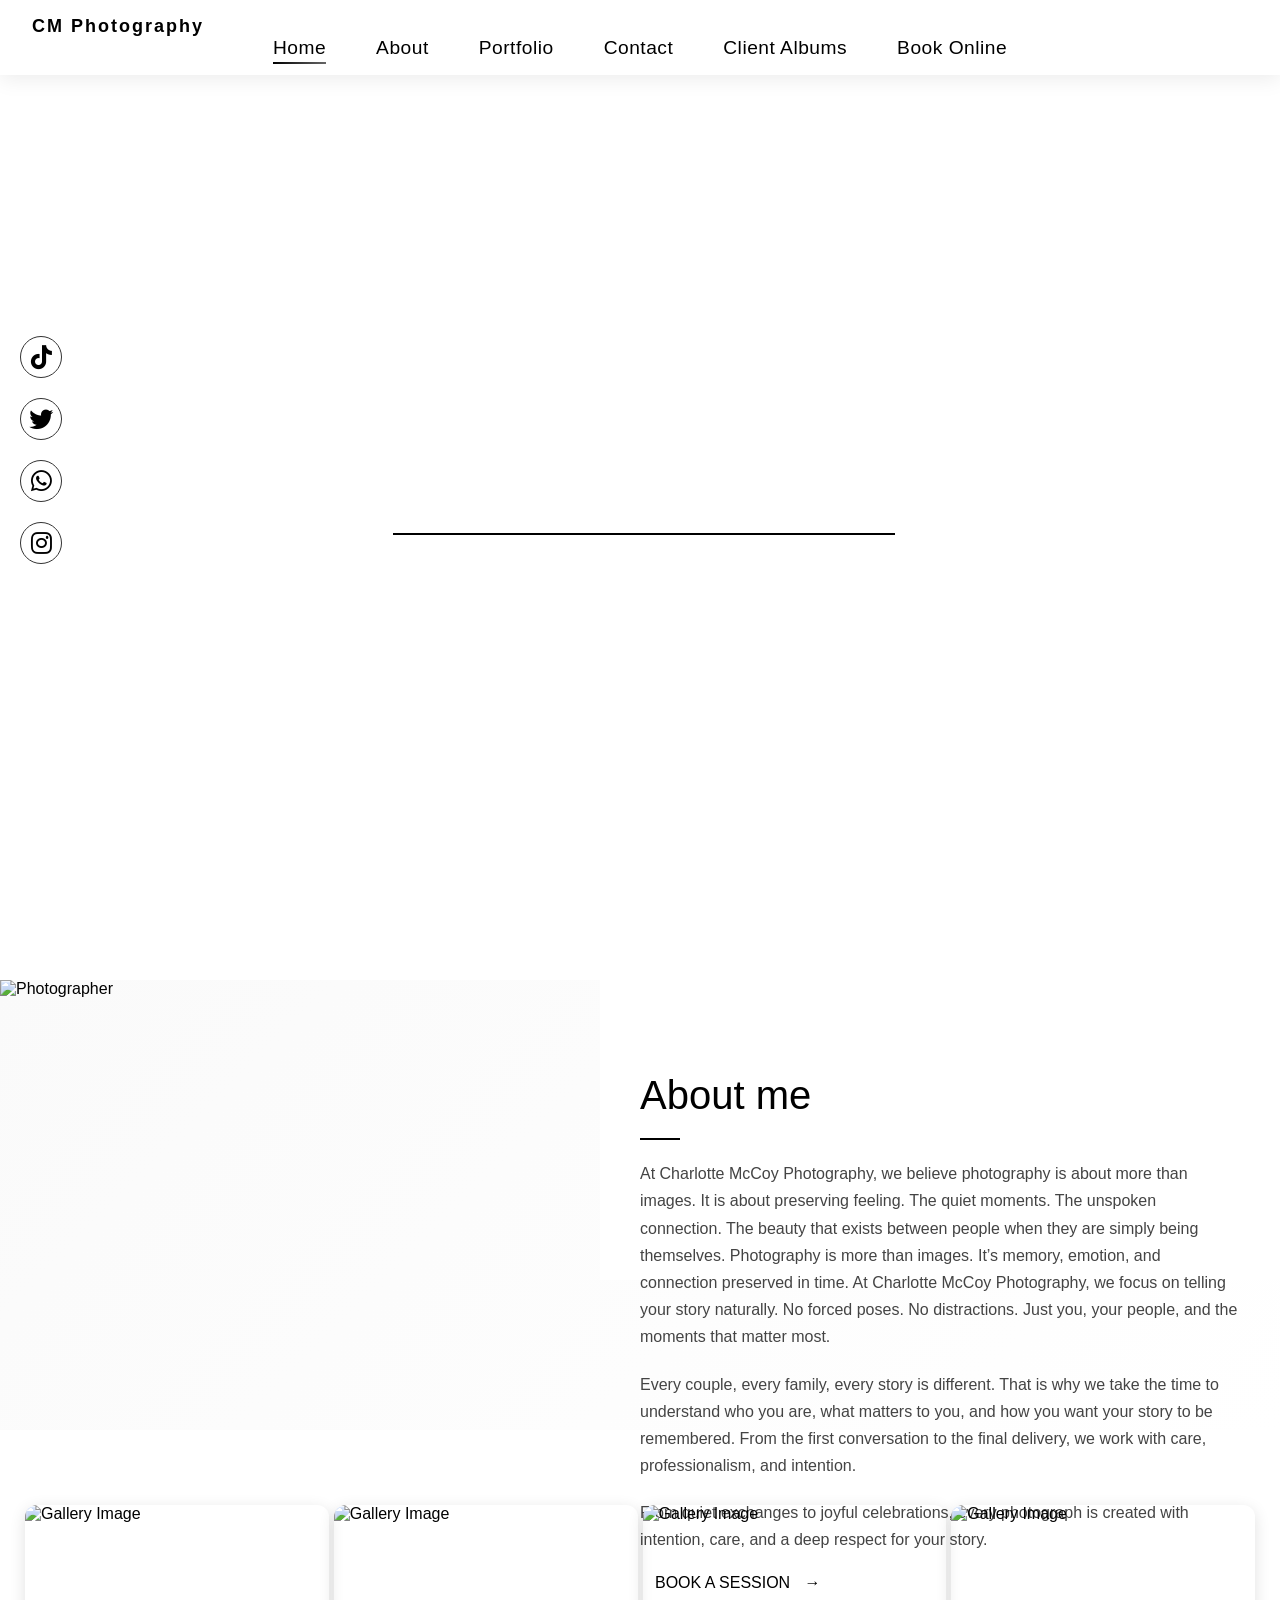
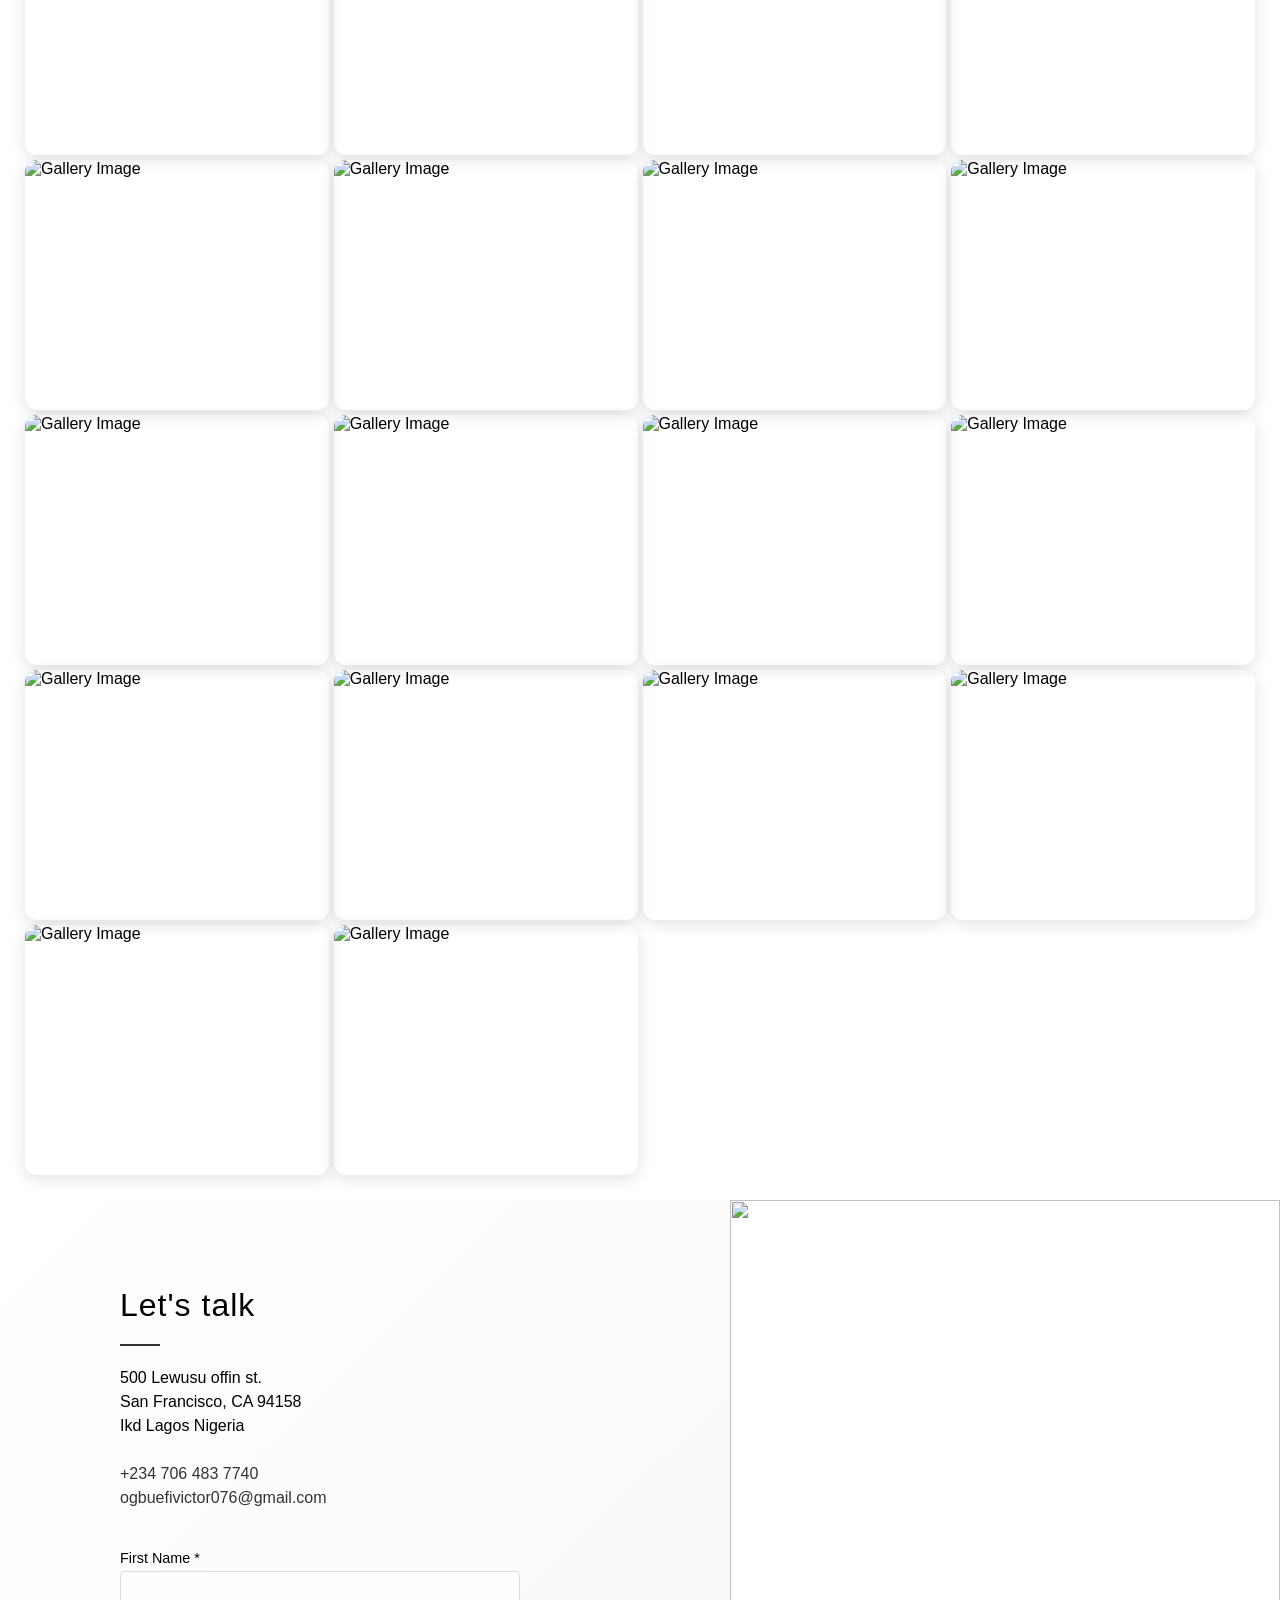
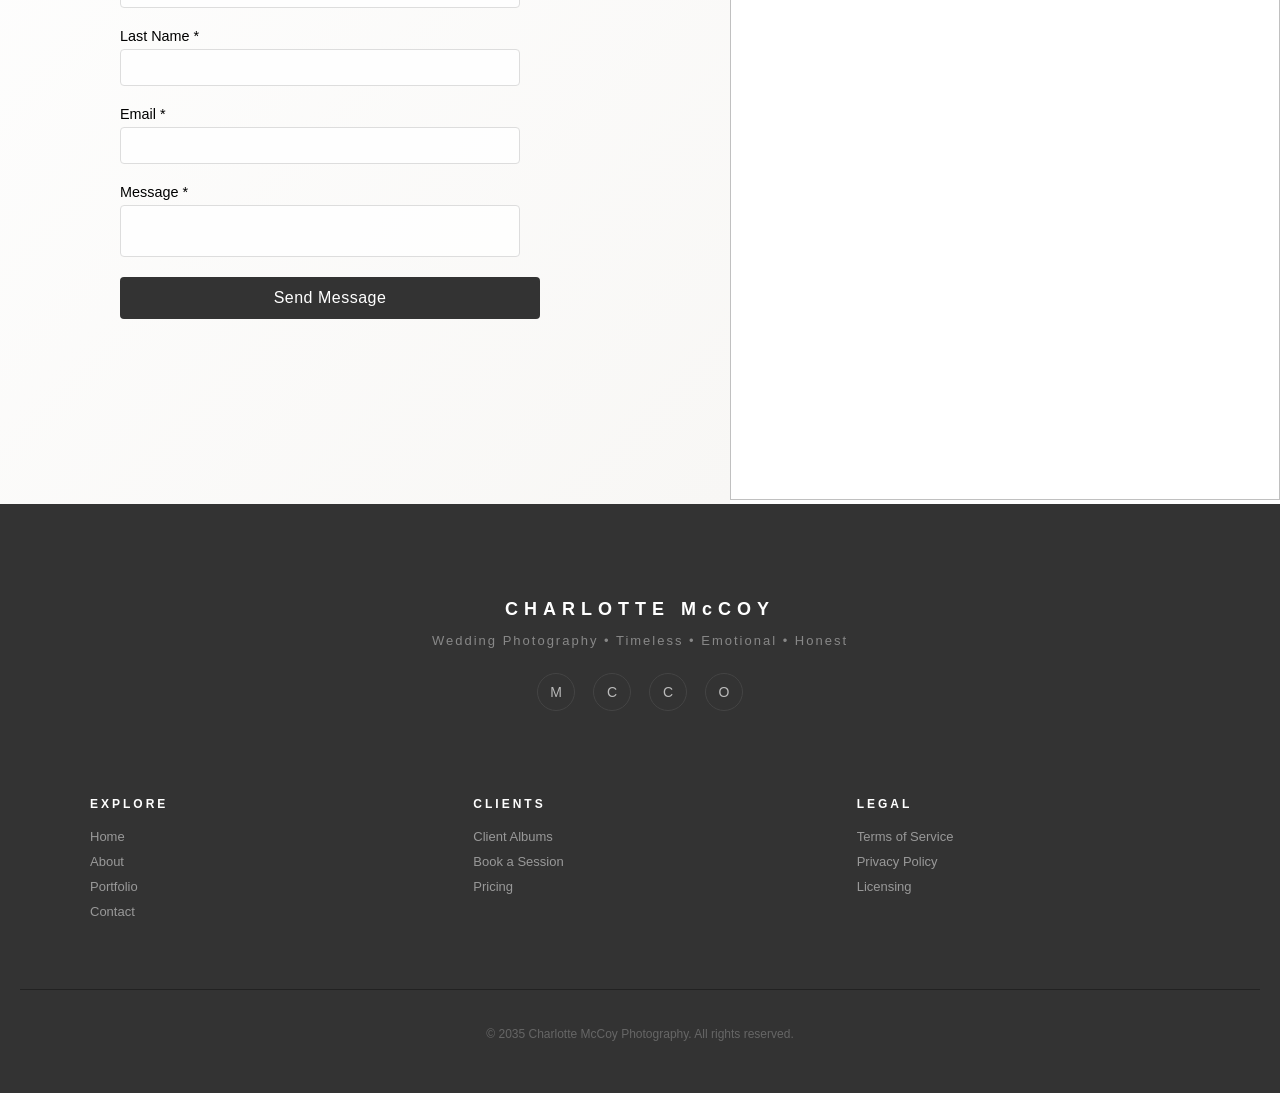
==== index.html @ 13193289 "Initial commit" ====
<!DOCTYPE html>
<html lang="en">

<head>
  <meta charset="UTF-8" />
  <meta name="viewport" content="width=device-width, initial-scale=1.0" />
  <title>Charlotte McCoy | Wedding Photography</title>

  <link rel="stylesheet" href="https://cdnjs.cloudflare.com/ajax/libs/font-awesome/6.4.0/css/all.min.css">
  <link rel="stylesheet" href="/index.css">
</head>

<body>

  <script>
    document.addEventListener("DOMContentLoaded", () => {
      // Mobile Menu Toggle
      const menuToggle = document.getElementById("menuToggle");
      const navLinks = document.getElementById("navLinks");
      
      if (menuToggle) {
        menuToggle.addEventListener("click", () => {
          navLinks.classList.toggle("active");
          menuToggle.classList.toggle("active");
        });
      }
      
      // Close menu when a link is clicked
      const navItems = navLinks.querySelectorAll("a");
      navItems.forEach(item => {
        item.addEventListener("click", () => {
          navLinks.classList.remove("active");
          menuToggle.classList.remove("active");
        });
      });

      // Contact Form Handler
      const contactForm = document.getElementById("contactForm");
      if (contactForm) {
        contactForm.addEventListener("submit", async (e) => {
          e.preventDefault();

          const formData = new FormData(contactForm);
          const successMsg = document.getElementById("successMsg");
          const sendBtn = document.getElementById("sendBtn");

          try {
            const response = await fetch(contactForm.action, {
              method: "POST",
              body: formData,
              headers: { Accept: "application/json" },
            });

            if (response.ok) {
              contactForm.reset();
              successMsg.style.display = "block";
              sendBtn.textContent = "Message Sent!";
              sendBtn.disabled = true;

              setTimeout(() => {
                successMsg.style.display = "none";
                sendBtn.textContent = "Send Message";
                sendBtn.disabled = false;
              }, 4000);
            } else {
              alert("Something went wrong. Please try again.");
            }
          } catch (error) {
            console.error("Error:", error);
            alert("Failed to send message. Please try again.");
          }
        });
      }

      // Back to Top Button
      const backToTopBtn = document.getElementById("backToTopBtn");
      if (backToTopBtn) {
        window.addEventListener("scroll", () => {
          const isMobile = window.innerWidth <= 768;
          if (window.pageYOffset > 300 && isMobile) {
            backToTopBtn.style.display = "flex";
          } else {
            backToTopBtn.style.display = "none";
          }
        });

        window.addEventListener("resize", () => {
          const isMobile = window.innerWidth <= 768;
          if (window.pageYOffset > 300 && isMobile) {
            backToTopBtn.style.display = "flex";
          } else {
            backToTopBtn.style.display = "none";
          }
        });

        backToTopBtn.addEventListener("click", () => {
          window.scrollTo({ top: 0, behavior: "smooth" });
        });
      }
    });
  </script>

  <!-- Social Icons (Fixed) -->
  <div class="social-icons">
    <a href="https://facebook.com" target="_blank" aria-label="Tiktok"><i class="fa-brands fa-tiktok"></i></a>
    <a href="https://twitter.com" target="_blank" aria-label="Twitter"><i class="fab fa-twitter"></i></a>
    <a href="https://wa.me/2348028084696" target="_blank" aria-label="Whatsapp"><i class="fa-brands fa-whatsapp"></i></a>
    <a href="https://instagram.com" target="_blank" aria-label="Instagram"><i class="fab fa-instagram"></i></a>
  </div>

  <!-- Header and Hero Section -->
  <header>
    <nav class="navbar">
      <div class="nav-container">
        <div class="logo">CM Photography</div>
        <div class="menu-toggle" id="menuToggle">
          <span></span>
          <span></span>
          <span></span>
        </div>
      </div>
      <ul class="nav-links" id="navLinks">
        <li><a class="active" href="./index.html">Home</a></li>
        <li><a href="#About">About</a></li>
        <li><a href="#Portfolio">Portfolio</a></li>
        <li><a href="#Contact">Contact</a></li>
        <li><a href="./clientAlbum.html">Client Albums</a></li>
        <li><a href="./bookOnilne.html">Book Online</a></li>
      </ul>
    </nav>
  </header>

  <section class="hero">
    <div class="hero-content">
      <h1>CHARLOTTE McCOY</h1>
      <hr class="divider">
      <p>WEDDING PHOTOGRAPHY</p>
      <p style="font-family: cursive;">Preserving stories that deserve to be remembered.</p>
    </div>
  </section>

  <!-- About Section  -->
  <section id="About" class="about-section">
    <div class="about-image">
      <img src="https://res.cloudinary.com/dqmzeqrf3/image/upload/v1753790776/21_srplns.webp" alt="Photographer" />
    </div>
    <div class="about-text">
      <h1>About me</h1>
      <hr />
      <p>
        At Charlotte McCoy Photography, we believe photography is about more than images.
        It is about preserving feeling. The quiet moments. The unspoken connection. The beauty that exists between people when they are simply being themselves.
        Photography is more than images.
        It’s memory, emotion, and connection preserved in time.
        At Charlotte McCoy Photography, we focus on telling your story naturally. No forced poses. No distractions. Just you, your people, and the moments that matter most.
      </p>
      <p>
        Every couple, every family, every story is different. That is why we take the time to understand who you are, what matters to you, and how you want your story to be remembered. From the first conversation to the final delivery, we work with care, professionalism, and intention.
      </p>
      <p>
       From quiet exchanges to joyful celebrations, every photograph is created with intention, care, and a deep respect for your story.
      </p>
      <a href="/bookOnilne.html" class="book-session">BOOK A SESSION <span>&#x2192;</span></a>
    </div>
  </section>

  <!-- Portfolio Section  -->
  <section class="gallery-section" id="Portfolio">
    <div class="gallery-grid">
      <img src="https://res.cloudinary.com/dqmzeqrf3/image/upload/v1753792011/27_qnn8ii.jpg" alt="Gallery Image">
      <img src="https://res.cloudinary.com/dqmzeqrf3/image/upload/v1753792041/31_fpx1hd.jpg" alt="Gallery Image">
      <img src="https://res.cloudinary.com/dqmzeqrf3/image/upload/v1753790668/2_or5sa0.jpg" alt="Gallery Image">
      <img src="https://res.cloudinary.com/dqmzeqrf3/image/upload/v1753790460/1_r4zdvs.jpg" alt="Gallery Image">
      <img src="https://res.cloudinary.com/dqmzeqrf3/image/upload/v1753792410/41_zouz7d.jpg" alt="Gallery Image">
      <img src="https://res.cloudinary.com/dqmzeqrf3/image/upload/v1753792304/38_wdxbi1.jpg" alt="Gallery Image">
      <img src="https://res.cloudinary.com/dqmzeqrf3/image/upload/v1753792302/39_swe2pm.jpg" alt="Gallery Image">
      <img src="https://res.cloudinary.com/dqmzeqrf3/image/upload/v1753790761/16_r9pxhv.jpg" alt="Gallery Image">
      <img src="https://res.cloudinary.com/dqmzeqrf3/image/upload/v1753790660/3_q1zknh.jpg" alt="Gallery Image">
      <img src="https://res.cloudinary.com/dqmzeqrf3/image/upload/v1753790780/17_mfhdpe.jpg" alt="Gallery Image">
      <img src="https://res.cloudinary.com/dqmzeqrf3/image/upload/v1753792036/30_qtyqb6.jpg" alt="Gallery Image">
      <img src="https://res.cloudinary.com/dqmzeqrf3/image/upload/v1753792410/32_k4hpkx.jpg" alt="Gallery Image">
      <img src="https://res.cloudinary.com/dqmzeqrf3/image/upload/v1753792137/34_jwkjvb.jpg" alt="Gallery Image">
      <img src="https://res.cloudinary.com/dqmzeqrf3/image/upload/v1753792054/33_ku0p5r.jpg" alt="Gallery Image">
      <img src="https://res.cloudinary.com/dqmzeqrf3/image/upload/v1753790660/3_q1zknh.jpg" alt="Gallery Image">
      <img src="https://res.cloudinary.com/dqmzeqrf3/image/upload/v1753792410/32_k4hpkx.jpg" alt="Gallery Image">
      <img src="https://res.cloudinary.com/dqmzeqrf3/image/upload/v1753792005/21_xlds5c.jpg" alt="Gallery Image">
      <img src="https://res.cloudinary.com/dqmzeqrf3/image/upload/v1753790694/7_epymjx.jpg" alt="Gallery Image">
    </div>
  </section>
  <!-- Contact -->
  <div class="contact-section" id="Contact">
  <div class="contact-form">
    <h2>Let's talk</h2>
    <hr>

    <p>
      500 Lewusu offin st.<br>
      San Francisco, CA 94158<br>
      Ikd Lagos Nigeria<br><br>

      <a href="tel:+2347064837740">+234 706 483 7740</a><br>
      <a href="mailto:ogbuefivictor076@gmail.com">ogbuefivictor076@gmail.com</a>
    </p>

    <!-- 🔴 PASTE YOUR FORMSPREE LINK BELOW -->
    <form 
      action="https://formspree.io/f/xdaekblz" 
      method="POST" 
      id="contactForm"
    >
      <label>First Name *</label>
      <input type="text" name="firstName" required>

      <label>Last Name *</label>
      <input type="text" name="lastName" required>

      <label>Email *</label>
      <input type="email" name="email" required>

      <label>Message *</label>
      <textarea name="message" required></textarea>

      <button type="submit" id="sendBtn" style="width: 420px">
        Send Message
      </button>

      <!-- Success Message -->
      <p id="successMsg" style="
        display:none;
        margin-top:15px;
        padding:12px;
        background:#e6fffa;
        color:#065f46;
        border-radius:8px;
        text-align:center;
        font-weight:600;
      ">
        ✅ Message sent successfully!
      </p>
    </form>
  </div>

  <div class="contact-image">
    <img src="https://res.cloudinary.com/dqmzeqrf3/image/upload/v1753790761/16_r9pxhv.jpg" alt="">
  </div>
</div>


  <!-- Footer -->
  <footer class="site-footer">
  <div class="footer-top">
    <h2 class="footer-brand">CHARLOTTE McCOY</h2>
    <p class="footer-tagline">
      Wedding Photography • Timeless • Emotional • Honest
    </p>

    <div class="footer-socials">
      <a href="#" aria-label="Facebook">M</a>
      <a href="#" aria-label="Twitter">C</a>
      <a href="#" aria-label="Pinterest">C</a>
      <a href="#" aria-label="Instagram">O</a>
    </div>
  </div>

  <div class="footer-links">
    <div class="footer-col">
      <h4>Explore</h4>
      <a href="#">Home</a>
      <a href="#About">About</a>
      <a href="#Portfolio">Portfolio</a>
      <a href="#Contact">Contact</a>
    </div>

    <div class="footer-col">
      <h4>Clients</h4>
      <a href="./clientAlbum.html">Client Albums</a>
      <a href="./bookOnline.html">Book a Session</a>
      <a href="#">Pricing</a>
    </div>

    <div class="footer-col">
      <h4>Legal</h4>
      <a href="#">Terms of Service</a>
      <a href="#">Privacy Policy</a>
      <a href="#">Licensing</a>
    </div>

    
  </div>

  <div class="footer-bottom">
    <p>© 2035 Charlotte McCoy Photography. All rights reserved.</p>
  </div>
</footer>

<!-- Back to Top Button -->
<button id="backToTopBtn" class="back-to-top" aria-label="Back to top">
  <i class="fas fa-arrow-up"></i>
</button>

</body>

</html>
---- index.css ----
body,
html {
  margin: 0;
  padding: 0;
  font-weight: 400;
  font-family: 'Helvetica Neue', sans-serif;
  overflow-x: hidden;
  scroll-behavior: smooth;
  -webkit-font-smoothing: antialiased;
  -moz-osx-font-smoothing: grayscale;
}

body {
  padding-top: 80px;
}

input, textarea, select, button {
  outline: none;
}

* {
  box-sizing: border-box;
}

@keyframes fadeIn {
  from {
    opacity: 0;
    transform: translateY(20px);
  }

  to {
    opacity: 1;
    transform: translateY(0);
  }
}

.social-icons {
  position: fixed;
  top: 50%;
  left: 20px;
  transform: translateY(-50%);
  display: flex;
  flex-direction: column;
  gap: 20px;
  z-index: 999;
}


.social-icons a {
  color: black;
  padding: 20px;
  text-decoration: none;
  text-align: center;
  width: 30px;
  height: 30px;
  line-height: 30px;
  display: flex;
  justify-content: center;
  align-items: center;
  transition: all 0.3s ease;
  border-radius: 50%;
  border: 1.5px solid #333;
  background: rgba(255, 255, 255, 0.1);
  backdrop-filter: blur(10px);
}

.social-icons a:hover {
  background-color: #000;
  color: white;
  transform: scale(1.15);
  border-color: #000;
}

.social-icons a i {
  font-size: 1.5rem;
}

/* Back to Top Button */
.back-to-top {
  display: none;
  position: fixed;
  bottom: 100px;
  right: 20px;
  width: 50px;
  height: 50px;
  background: #000;
  color: #fff;
  border: none;
  border-radius: 50%;
  cursor: pointer;
  font-size: 1.2rem;
  justify-content: center;
  align-items: center;
  z-index: 98;
  transition: all 0.3s ease;
  box-shadow: 0 4px 12px rgba(0, 0, 0, 0.2);
}

.back-to-top:hover {
  background: #333;
  transform: translateY(-5px);
  box-shadow: 0 6px 16px rgba(0, 0, 0, 0.3);
}

@media (max-width: 768px) {
  .back-to-top {
    bottom: 80px;
    width: 45px;
    height: 45px;
    font-size: 1rem;
  }
}

@media (max-width: 768px) {
  .social-icons {
    top: auto;
    bottom: 30px;
    left: 50%;
    transform: translateX(-50%);
    flex-direction: row;
    gap: 15px;
    z-index: 100;
  }

  .social-icons a {
    width: 18px;
    height: 18px;
    padding: 12px;
    line-height: 18px;
  }

  .social-icons a i {
    font-size: 1rem;
  }
}

/* Navbar Styling */
.navbar {
  display: flex;
  flex-direction: column;
  justify-content: space-between;
  align-items: center;
  background: white;
  padding: 1rem 2rem;
  box-shadow: 0 4px 20px rgba(0, 0, 0, 0.08);
  position: fixed;
  top: 0;
  left: 0;
  right: 0;
  z-index: 1001;
  animation: navbarSlideDown 1s ease;
  will-change: transform;
  transform: translateZ(0);
  backface-visibility: hidden;
}

.nav-container {
  display: flex;
  justify-content: space-between;
  align-items: center;
  width: 100%;
}

.logo {
  font-size: 18px;
  font-weight: 600;
  letter-spacing: 2px;
}

.menu-toggle {
  display: none;
  flex-direction: column;
  cursor: pointer;
  gap: 6px;
  padding: 8px;
  border-radius: 6px;
  transition: all 0.3s ease;
  background: rgba(0, 0, 0, 0.02);
}

.menu-toggle:hover {
  background: rgba(0, 0, 0, 0.05);
  transform: scale(1.05);
}

.menu-toggle span {
  width: 28px;
  height: 3px;
  background: #111;
  border-radius: 2px;
  transition: all 0.4s cubic-bezier(0.4, 0, 0.2, 1);
  transform-origin: center;
  box-shadow: 0 2px 4px rgba(0, 0, 0, 0.1);
}

.menu-toggle.active span:nth-child(1) {
  transform: rotate(45deg) translate(11px, 11px);
  background: #000;
}

.menu-toggle.active span:nth-child(2) {
  opacity: 0;
  transform: translateX(10px);
}

.menu-toggle.active span:nth-child(3) {
  transform: rotate(-45deg) translate(8px, -8px);
  background: #000;
}

@keyframes navbarSlideDown {
  from {
    transform: translateY(-60px);
    opacity: 0;
  }

  to {
    transform: translateY(0);
    opacity: 1;
  }
}

.nav-links {
  list-style: none;
  display: flex;
  gap: 50px;
  padding: 0;
  margin: 0;
}

.nav-links li a {
  text-decoration: none;
  color: black;
  font-size: larger;
  font-weight: 500;
  position: relative;
  transition: color 0.3s ease;
  letter-spacing: 0.5px;
}

.nav-links li a::after {
  content: '';
  position: absolute;
  width: 0%;
  height: 2px;
  background: linear-gradient(90deg, #000, #666);
  left: 0;
  bottom: -6px;
  transition: width 0.4s cubic-bezier(0.4, 0, 0.2, 1);
}

.nav-links li a:hover::after,
.nav-links li a.active::after {
  width: 100%;
}

.nav-links li a:hover,
.nav-links li a.active {
  color: black;
}

/* Hero Content */
.hero {
  height: 100vh;
  background: url('https://res.cloudinary.com/dqmzeqrf3/image/upload/v1753790716/12_ljo64h.jpg') no-repeat center center/cover;
  display: flex;
  justify-content: center;
  align-items: center;
  position: relative;
  text-align: center;
  color: white;
  background-attachment: fixed;
  transform: translateZ(0);
  will-change: auto;
}

@media (max-width: 768px) {
  .hero {
    height: 60vh;
    background-attachment: scroll;
  }
}

@media (max-width: 480px) {
  .hero {
    height: 50vh;
  }
}

.divider {
  width: 40px;
  padding-right: 500px;
  margin-right: 0px;
  margin-bottom: 0px;
  border: 1px solid #000;
}

.hero-content {
  animation: heroFadeUp 1.2s 0.5s both;
}

@keyframes heroFadeUp {
  from {
    opacity: 0;
    transform: translateY(40px);
  }

  to {
    opacity: 1;
    transform: translateY(0);
  }
}

.hero-content h1 {
  font-size: 48px;
  letter-spacing: 2px;
  margin-bottom: 10px;
}

.hero-content p {
  font-size: 18px;
  letter-spacing: 3px;
}

.about-section {
  display: flex;
  flex-wrap: wrap;
  height: 450px;
  background: linear-gradient(135deg, #fafafa 0%, #ffffff 100%);
}

.about-image {
  flex: 1;
  background-color: #f8f5f2;
  display: flex;
  height: 0%;
}

.about-image img {
  width: 100%;
  height: 500px;
  object-fit: cover;
  max-height: 100vh;
  animation: aboutZoomIn 1.2s 0.7s both;
}

@keyframes aboutZoomIn {
  from {
    opacity: 0;
    transform: scale(0.92);
  }

  to {
    opacity: 1;
    transform: scale(1);
  }
}

.about-text {
  flex: 1;
  padding: 60px 40px;
  height: 300px;
  background-color: #ffffff;
}

.about-text h1 {
  font-size: 2.5rem;
  font-weight: 400;
  margin-bottom: 10px;
}

.about-text hr {
  width: 40px;
  border: 1px solid #000;
  margin: 20px 0;
}

.about-text p {
  font-size: 1rem;
  line-height: 1.7;
  margin-bottom: 20px;
  color: #444;
}

.book-session {
  font-size: 1rem;
  font-weight: 500;
  color: #000;
  text-decoration: none;
  display: inline-block;
  margin-bottom: 20px;
  margin-left: 15px;
  animation: valentine 2s infinite;
}

.book-session span {
  margin-left: 10px;
}


/* Gallery Section */
.gallery-section {
  margin-top: 50px;
  padding: 25px;
}

.gallery-grid {
  display: grid;
  grid-template-columns: repeat(auto-fill, minmax(300px, 1fr));
  grid-auto-rows: auto;
  gap: 5px;
}

.gallery-grid img {
  width: 100%;
  height: 250px;
  object-fit: cover;
  border-radius: 12px;
  box-shadow: 0 4px 16px rgba(0, 0, 0, 0.12);
  transition: transform 0.5s cubic-bezier(.4, 0, .2, 1), box-shadow 0.3s;
  cursor: pointer;
}


.gallery-grid img:hover {
  transform: scale(1.08) translateY(-4px);
  box-shadow: 0 12px 32px rgba(0, 0, 0, 0.18);
}

/* Contact */
.contact-section {
  display: flex;
  min-height: 100vh;
}

.contact-form {
  flex: 1;
  padding: 60px 60px 60px 120px;
  background: linear-gradient(135deg, #ffffff 0%, #f8f7f5 100%);
  animation: contactFadeIn 1.2s 0.5s both;
}

@keyframes contactFadeIn {
  from {
    opacity: 0;
    transform: translateY(-40px);
  }

  to {
    opacity: 1;
    transform: translateY(0);
  }
}


.contact-form h2 {
  font-size: 2rem;
  margin-bottom: 10px;
  font-weight: 500;
  letter-spacing: 1px;
}

.contact-form hr {
  width: 40px;
  border: 1px solid #333;
  margin: 20px 0;
}

.contact-form p {
  margin-bottom: 30px;
  line-height: 1.5;
}

.contact-form a {
  color: #333;
  text-decoration: none;
}

.contact-form form {
  display: flex;
  flex-direction: column;
}

.contact-form label {
  margin: 10px 0 5px;
  font-size: 0.9rem;
}

.contact-form input[type="text"],
.contact-form input[type="submit"],
.contact-form input[type="email"],
.contact-form textarea {
  padding: 10px;
  border: 1px solid #ddd;
  border-radius: 4px;
  width: 400px;
  margin-bottom: 10px;
  transition: all 0.3s ease;
  background: rgba(255, 255, 255, 0.8);
}

.contact-form input:focus,
.contact-form textarea:focus {
  border-color: #333;
  background: white;
  box-shadow: 0 4px 12px rgba(0, 0, 0, 0.08);
}

.contact-form input:hover {
  cursor: pointer;
}

.contact-form textarea {
  resize: none;
}

.subscribe label {
  margin-left: -1px;
}

.subscribe input {
  width: 400px;
}

.contact-form button {
  background: #333;
  color: #fff;
  padding: 12px;
  border: none;
  margin-top: 10px;
  cursor: pointer;
  font-size: 1rem;
  transition: all 0.3s ease;
  width: 400px;
  border-radius: 4px;
  font-weight: 500;
  letter-spacing: 0.5px;
}

.contact-form button:hover {
  background: #000;
  transform: translateY(-2px);
  box-shadow: 0 6px 20px rgba(0, 0, 0, 0.15);
}

.contact-image {
  flex: 1;
  overflow: hidden;
}

.contact-image img {
  width: 100%;
  height: 100vh;
  object-fit: cover;
}

/* FOOTER */
.site-footer {
  background: #333;
  color: #bbb;
  padding: 80px 20px 40px;
  font-family: 'Helvetica Neue', Arial, sans-serif;
}

.footer-top {
  text-align: center;
  margin-bottom: 70px;
}

.footer-brand {
  font-size: 18px;
  letter-spacing: 6px;
  color: #fff;
  margin-bottom: 10px;
}

.footer-tagline {
  font-size: 13px;
  letter-spacing: 2px;
  color: #888;
  margin-bottom: 25px;
}

.footer-socials {
  display: flex;
  justify-content: center;
  gap: 18px;
}

.footer-socials a {
  width: 38px;
  height: 38px;
  border: 1px solid #444;
  border-radius: 50%;
  display: flex;
  align-items: center;
  justify-content: center;
  color: #bbb;
  text-decoration: none;
  font-size: 14px;
  transition: all 0.3s ease;
}

.footer-socials a:hover {
  border-color: #fff;
  color: #fff;
}

/* LINKS */
.footer-links {
  max-width: 1100px;
  margin: auto;
  display: grid;
  grid-template-columns: repeat(auto-fit, minmax(200px, 1fr));
  gap: 50px;
  margin-bottom: 60px;
}

.footer-col h4 {
  font-size: 12px;
  letter-spacing: 3px;
  color: #fff;
  margin-bottom: 18px;
  text-transform: uppercase;
}

.footer-col a {
  display: block;
  text-decoration: none;
  color: #999;
  font-size: 13px;
  margin-bottom: 10px;
  transition: color 0.3s ease;
}

.footer-col a:hover {
  color: #fff;
}

/* NEWSLETTER */
.footer-col.newsletter p {
  font-size: 13px;
  color: #888;
  margin-bottom: 12px;
}

.footer-col.newsletter form {
  display: flex;
  border: 1px solid #444;
}

.footer-col.newsletter input {
  flex: 1;
  padding: 12px;
  background: transparent;
  border: none;
  color: #fff;
  font-size: 13px;
}

.footer-col.newsletter input::placeholder {
  color: #777;
}

.footer-col.newsletter button {
  padding: 12px 18px;
  background: #fff;
  border: none;
  color: #111;
  font-size: 12px;
  letter-spacing: 2px;
  cursor: pointer;
}

/* BOTTOM */
.footer-bottom {
  border-top: 1px solid #222;
  padding-top: 25px;
  text-align: center;
  font-size: 12px;
  color: #666;
}

/* MOBILE */
@media (max-width: 900px) {
  .site-footer {
    padding: 60px 15px 30px;
  }

  .footer-top {
    margin-bottom: 50px;
  }

  .footer-brand {
    font-size: 16px;
    letter-spacing: 4px;
  }

  .footer-tagline {
    font-size: 12px;
    letter-spacing: 1px;
  }

  .footer-socials {
    gap: 15px;
  }

  .footer-socials a {
    width: 35px;
    height: 35px;
    font-size: 13px;
  }

  .footer-links {
    gap: 35px;
    margin-bottom: 40px;
  }

  .footer-col h4 {
    font-size: 11px;
    margin-bottom: 15px;
  }

  .footer-col a {
    font-size: 12px;
    margin-bottom: 8px;
  }

  .footer-col.newsletter p {
    font-size: 12px;
    margin-bottom: 10px;
  }

  .footer-col.newsletter form {
    flex-direction: column;
  }

  .footer-col.newsletter input,
  .footer-col.newsletter button {
    width: 100%;
    padding: 10px;
  }

  .footer-bottom {
    font-size: 11px;
    padding-top: 20px;
  }
}

@media (max-width: 768px) {
  .site-footer {
    padding: 50px 12px 25px;
  }

  .footer-top {
    margin-bottom: 40px;
  }

  .footer-brand {
    font-size: 15px;
    letter-spacing: 3px;
    margin-bottom: 8px;
  }

  .footer-tagline {
    font-size: 11px;
    margin-bottom: 20px;
  }

  .footer-socials {
    gap: 12px;
  }

  .footer-socials a {
    width: 32px;
    height: 32px;
    font-size: 12px;
    border: 1px solid #555;
  }

  .footer-links {
    grid-template-columns: repeat(2, 1fr);
    gap: 25px;
    margin-bottom: 35px;
  }

  .footer-col h4 {
    font-size: 10px;
    letter-spacing: 2px;
    margin-bottom: 12px;
  }

  .footer-col a {
    font-size: 11px;
    margin-bottom: 7px;
  }

  .footer-col.newsletter {
    grid-column: 1 / -1;
  }

  .footer-col.newsletter p {
    font-size: 11px;
    margin-bottom: 8px;
  }

  .footer-col.newsletter form {
    display: flex;
    flex-direction: column;
  }

  .footer-col.newsletter input {
    padding: 10px;
    font-size: 12px;
    margin-bottom: 8px;
  }

  .footer-col.newsletter button {
    padding: 10px;
    font-size: 11px;
  }

  .footer-bottom {
    font-size: 10px;
    padding-top: 15px;
  }
}

@media (max-width: 600px) {
  .site-footer {
    padding: 40px 10px 20px;
  }

  .footer-top {
    margin-bottom: 35px;
  }

  .footer-brand {
    font-size: 14px;
    letter-spacing: 2px;
    margin-bottom: 6px;
  }

  .footer-tagline {
    font-size: 10px;
    letter-spacing: 0.5px;
    margin-bottom: 15px;
  }

  .footer-socials {
    gap: 10px;
  }

  .footer-socials a {
    width: 30px;
    height: 30px;
    font-size: 11px;
  }

  .footer-links {
    grid-template-columns: 1fr;
    gap: 20px;
    margin-bottom: 30px;
  }

  .footer-col h4 {
    font-size: 9px;
    letter-spacing: 1.5px;
    margin-bottom: 10px;
  }

  .footer-col a {
    font-size: 10px;
    margin-bottom: 6px;
  }

  .footer-col.newsletter {
    grid-column: auto;
  }

  .footer-col.newsletter p {
    font-size: 10px;
    margin-bottom: 8px;
  }

  .footer-col.newsletter form {
    display: flex;
    flex-direction: column;
  }

  .footer-col.newsletter input {
    padding: 8px;
    font-size: 11px;
    margin-bottom: 6px;
    border: 1px solid #444;
  }

  .footer-col.newsletter button {
    padding: 8px;
    font-size: 10px;
    letter-spacing: 1px;
  }

  .footer-bottom {
    font-size: 9px;
    padding-top: 12px;
  }
}

@media (max-width: 480px) {
  .site-footer {
    padding: 30px 8px 15px;
  }

  .footer-top {
    margin-bottom: 30px;
  }

  .footer-brand {
    font-size: 13px;
    letter-spacing: 1.5px;
    margin-bottom: 5px;
  }

  .footer-tagline {
    font-size: 9px;
    margin-bottom: 12px;
  }

  .footer-socials {
    gap: 8px;
  }

  .footer-socials a {
    width: 28px;
    height: 28px;
    font-size: 10px;
  }

  .footer-links {
    grid-template-columns: 1fr;
    gap: 15px;
    margin-bottom: 25px;
  }

  .footer-col h4 {
    font-size: 8px;
    letter-spacing: 1px;
    margin-bottom: 8px;
  }

  .footer-col a {
    font-size: 9px;
    margin-bottom: 5px;
  }

  .footer-col.newsletter p {
    font-size: 9px;
    margin-bottom: 6px;
  }

  .footer-col.newsletter input {
    padding: 7px;
    font-size: 10px;
    margin-bottom: 5px;
  }

  .footer-col.newsletter button {
    padding: 7px;
    font-size: 9px;
  }

  .footer-bottom {
    font-size: 8px;
    padding-top: 10px;
  }
}

@media (max-width: 600px) {
  .footer-top {
    margin-bottom: 50px;
  }

  .footer-brand {
    font-size: 16px;
  }
}

/* Responsive Styles */
@media (max-width: 1200px) {
  .nav-links {
    gap: 30px;
  }

  .gallery-grid {
    grid-template-columns: repeat(auto-fill, minmax(250px, 1fr));
  }

  .contact-form input[type="text"],
  .contact-form input[type="submit"],
  .contact-form input[type="email"],
  .contact-form textarea,
  .contact-form button {
    width: 90%;
  }

  .about-section {
    flex-direction: column;
    height: auto;
  }

  .about-image img {
    height: 350px;
  }

  .about-text {
    padding: 40px 20px;
    height: auto;
  }

  .hero-content h1 {
    font-size: 38px;
  }

  .hero-content p {
    font-size: 15px;
  }
}

@media (max-width: 1024px) {
  .about-text h1 {
    font-size: 2rem;
  }

  .gallery-grid {
    grid-template-columns: repeat(auto-fill, minmax(220px, 1fr));
  }

  .gallery-grid img {
    height: 200px;
  }

  .contact-form input[type="text"],
  .contact-form input[type="submit"],
  .contact-form input[type="email"],
  .contact-form textarea,
  .contact-form button {
    width: 85%;
  }

  .contact-form h2 {
    font-size: 1.8rem;
  }
}

@media (max-width: 900px) {
  .navbar {
    flex-direction: row;
    height: auto;
    padding: 1rem;
  }

  .nav-container {
    width: 100%;
  }

  .logo {
    display: block;
  }

  .menu-toggle {
    display: flex;
  }

  .nav-links {
    position: absolute;
    top: 100%;
    left: 0;
    right: 0;
    flex-direction: column;
    background: white;
    padding: 1rem;
    gap: 0;
    border-bottom: 1px solid #eee;
    max-height: 0;
    overflow: hidden;
    transition: max-height 0.4s ease;
    z-index: 999;
  }

  .nav-links.active {
    max-height: 500px;
    overflow-y: auto;
  }

  .nav-links li {
    padding: 12px 0;
    border-bottom: 1px solid #f0f0f0;
  }

  .nav-links li:last-child {
    border-bottom: none;
  }

  .nav-links li a {
    font-size: 16px;
    display: block;
    padding: 8px 0;
    cursor: pointer;
    pointer-events: auto;
  }

  .nav-links li a:active {
    transform: scale(0.98);
  }

@media (max-width: 768px) {
  .nav-links li a {
    font-size: 16px;
  }

  .hero-content h1 {
    font-size: 28px;
  }

  .hero-content p {
    font-size: 12px;
  }

  .about-text h1 {
    font-size: 1.8rem;
  }

  .about-text p {
    font-size: 0.95rem;
    line-height: 1.6;
  }

  .gallery-grid {
    grid-template-columns: repeat(auto-fill, minmax(180px, 1fr));
    gap: 3px;
    padding: 15px;
  }

  .gallery-grid img {
    width: 100%;
    height: 200px;
    object-fit: cover;
    border-radius: 8px;
  }

  .contact-section {
    flex-direction: column;
  }

  .contact-image {
    width: 100%;
    height: 300px;
    overflow: hidden;
  }

  .contact-image img {
    width: 100%;
    height: 300px;
    object-fit: cover;
  }

  .contact-form {
    padding: 20px;
  }

  .contact-form h2 {
    font-size: 1.5rem;
  }

  .contact-form input[type="text"],
  .contact-form input[type="submit"],
  .contact-form input[type="email"],
  .contact-form textarea,
  .contact-form button {
    width: 100%;
  }

  .subscribe input {
    width: 100%;
  }

  .divider {
    padding-right: 50px;
    width: 30px;
  }
}

@media (max-width: 600px) {
  .logo {
    font-size: 15px;
    letter-spacing: 1px;
  }

  .menu-toggle span {
    width: 22px;
    height: 2.5px;
  }

  .gallery-grid {
    grid-template-columns: repeat(auto-fill, minmax(150px, 1fr));
    gap: 2px;
    padding: 10px;
  }

  .gallery-grid img {
    width: 100%;
    height: 200px;
    object-fit: cover;
    border-radius: 6px;
  }

  .hero-content h1 {
    font-size: 22px;
  }

  .hero-content p {
    font-size: 11px;
    letter-spacing: 1px;
  }

  .about-image img {
    height: 200px;
  }

  .about-text {
    padding: 20px 15px;
  }

  .about-text h1 {
    font-size: 1.5rem;
  }

  .about-text p {
    font-size: 0.9rem;
    margin-bottom: 15px;
  }

  .book-session {
    font-size: 0.9rem;
    margin-left: 0;
  }

  .contact-form {
    padding: 15px;
  }

  .contact-form h2 {
    font-size: 1.3rem;
    margin-bottom: 8px;
  }

  .contact-form input[type="text"],
  .contact-form input[type="submit"],
  .contact-form input[type="email"],
  .contact-form textarea,
  .contact-form button {
    width: 100%;
    padding: 8px;
    font-size: 14px;
  }

  .contact-form label {
    font-size: 0.85rem;
    margin: 8px 0 3px;
  }

  .subscribe label {
    font-size: 0.85rem;
  }

  .divider {
    padding-right: 20px;
    width: 25px;
  }

  .footer-container {
    padding: 15px 10px;
  }

  .footer-column {
    min-width: 0;
    width: 100%;
    margin: 8px 0;
  }

  .social-bar a {
    width: 30px;
    height: 30px;
    font-size: 16px;
    line-height: 26px;
    margin: 0 4px;
  }

  .subscribe-box {
    max-width: 100%;
  }

  .subscribe-box input,
  .subscribe-box button {
    padding: 8px;
    font-size: 13px;
  }
}

@media (max-width: 480px) {
  .navbar {
    padding: 0.8rem;
  }

  .logo {
    font-size: 13px;
  }

  .hero-content h1 {
    font-size: 20px;
    letter-spacing: 1px;
  }

  .hero-content p {
    font-size: 10px;
  }

  .about-section {
    margin-top: 20px;
  }

  .about-image img {
    height: 150px;
  }

  .about-text {
    padding: 15px 10px;
  }

  .about-text h1 {
    font-size: 1.3rem;
    margin-bottom: 8px;
  }

  .about-text p {
    font-size: 0.85rem;
    margin-bottom: 10px;
    line-height: 1.5;
  }

  .book-session {
    font-size: 0.85rem;
  }

  .gallery-grid {
    grid-template-columns: 1fr;
    gap: 1px;
    padding: 8px;
  }

.gallery-grid img {
  aspect-ratio: 4 / 3;
  object-fit: cover;
  height: auto;
}


  .contact-form {
    padding: 12px;
  }

  .contact-form h2 {
    font-size: 1.2rem;
    margin-bottom: 5px;
  }

  .contact-form hr {
    margin: 10px 0;
    width: 20px;
  }

  .contact-form input[type="text"],
  .contact-form input[type="submit"],
  .contact-form input[type="email"],
  .contact-form textarea,
  .contact-form button {
    width: 100%;
    padding: 7px;
    font-size: 13px;
  }

  .contact-form label {
    font-size: 0.8rem;
    margin: 6px 0 2px;
  }

  .footer-container {
    padding: 12px 8px;
  }

  .footer-column {
    margin: 6px 0;
  }

  .footer-column p {
    font-size: 12px;
  }

  .social-bar a {
    width: 28px;
    height: 28px;
    font-size: 14px;
    line-height: 24px;
    margin: 0 3px;
  }

  .copyright {
    font-size: 11px;
  }

  .divider {
    padding-right: 10px;
    width: 20px;
  }
}

#Contact {
  scroll-margin-top: 100px;
}

#Portfolio {
  scroll-margin-top: 100px;
}

#About {
  scroll-margin-top: 100px;
}
}
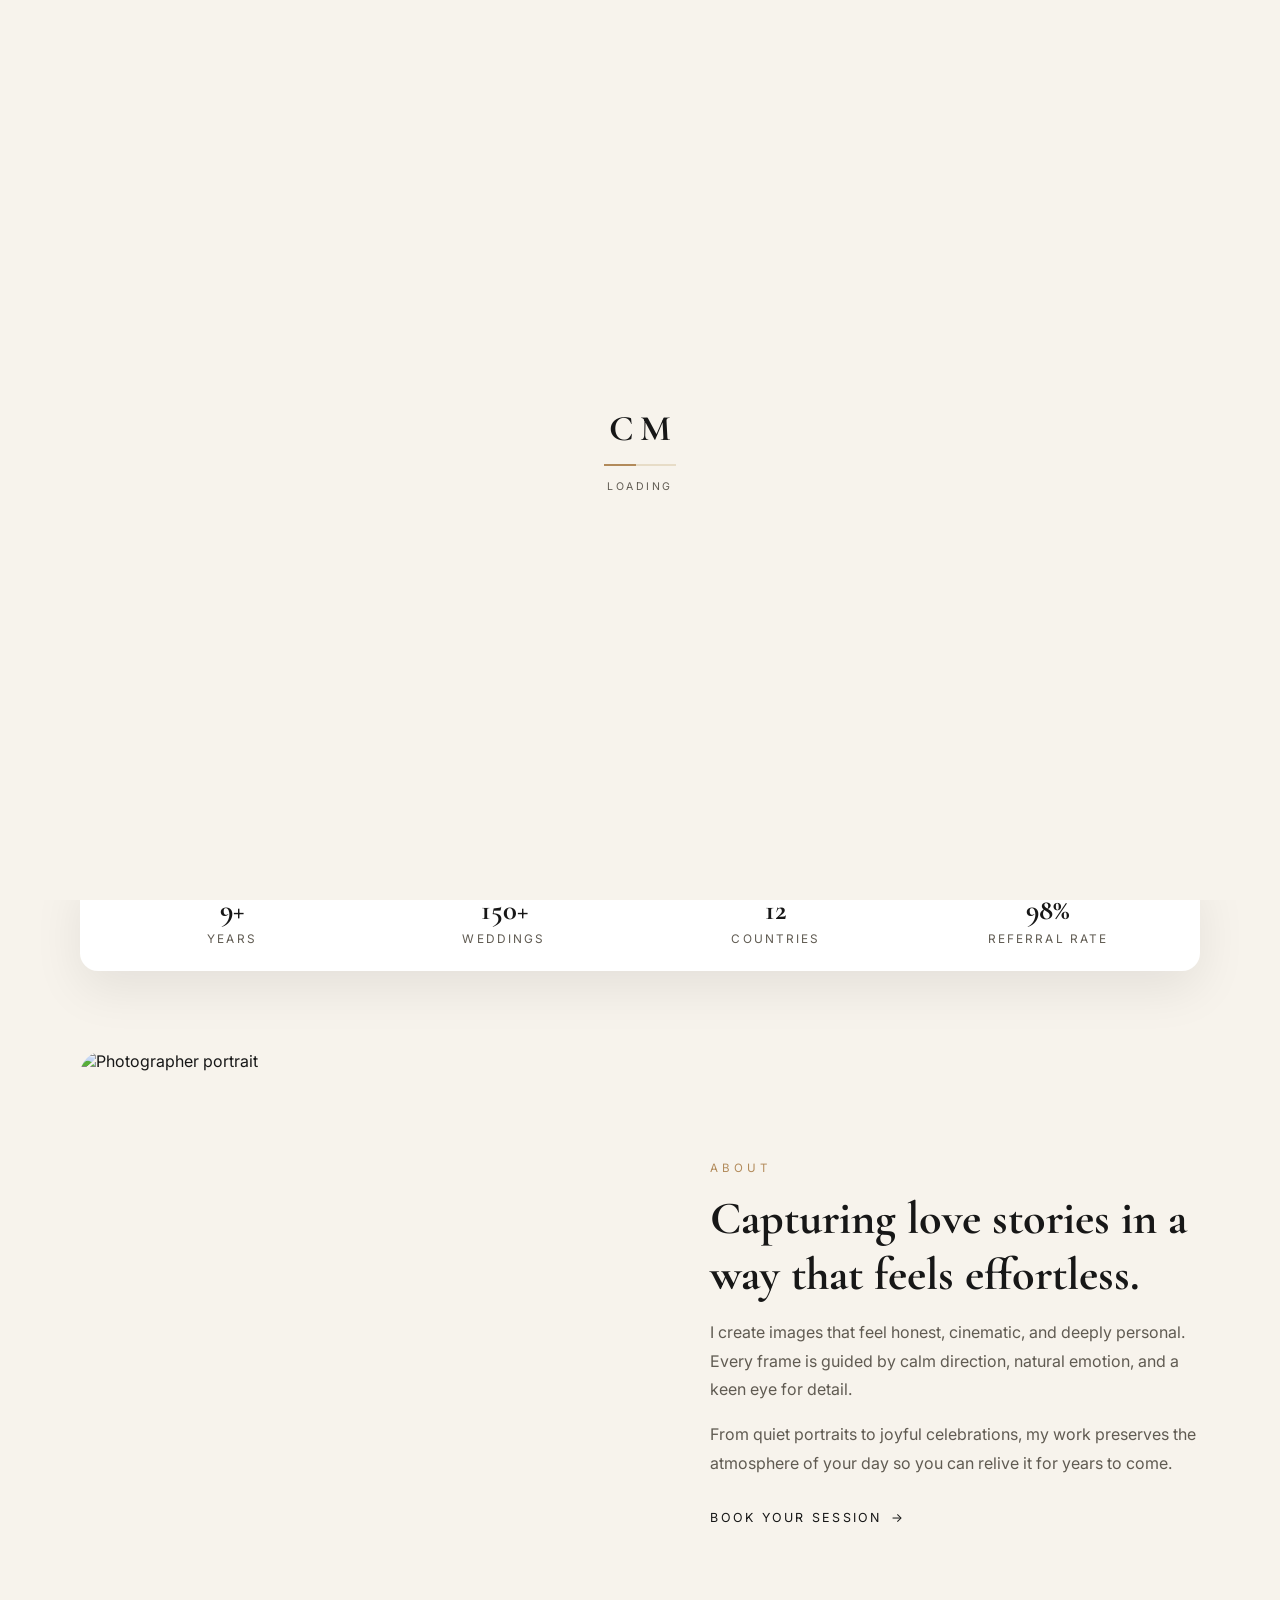
==== commit 5cb361c6: "Add page loader and improve image performance" ====
--- a/index.html
+++ b/index.html
@@ -1,122 +1,54 @@
-<!DOCTYPE html>
+﻿<!DOCTYPE html>
 <html lang="en">
-
 <head>
-  <meta charset="UTF-8" />
-  <meta name="viewport" content="width=device-width, initial-scale=1.0" />
+  <meta charset="UTF-8">
+  <meta name="viewport" content="width=device-width, initial-scale=1.0">
   <title>Charlotte McCoy | Wedding Photography</title>
-
+  <link rel="preconnect" href="https://fonts.googleapis.com">
+  <link rel="preconnect" href="https://fonts.gstatic.com" crossorigin>
+  <link rel="preconnect" href="https://res.cloudinary.com" crossorigin>
+  <link href="https://fonts.googleapis.com/css2?family=Cormorant+Garamond:wght@600;700&family=Inter:wght@400;500;600;700&display=swap" rel="stylesheet">
   <link rel="stylesheet" href="https://cdnjs.cloudflare.com/ajax/libs/font-awesome/6.4.0/css/all.min.css">
-  <link rel="stylesheet" href="/index.css">
+  <link rel="stylesheet" href="./index.css">
+  <link rel="preload" as="image" fetchpriority="high" href="https://res.cloudinary.com/dqmzeqrf3/image/upload/f_auto,q_auto,w_1920/v1753790716/12_ljo64h.jpg">
 </head>
-
 <body>
-
+  <div class="page-loader" id="pageLoader" role="status" aria-live="polite" aria-label="Loading website">
+    <div class="page-loader__mark">CM</div>
+    <div class="page-loader__line"></div>
+    <span>Loading</span>
+  </div>
   <script>
-    document.addEventListener("DOMContentLoaded", () => {
-      // Mobile Menu Toggle
-      const menuToggle = document.getElementById("menuToggle");
-      const navLinks = document.getElementById("navLinks");
-      
-      if (menuToggle) {
-        menuToggle.addEventListener("click", () => {
-          navLinks.classList.toggle("active");
-          menuToggle.classList.toggle("active");
-        });
+    (function () {
+      var loader = document.getElementById('pageLoader');
+      function finishLoading() {
+        window.setTimeout(function () {
+          loader.classList.add('is-hidden');
+          window.setTimeout(function () { loader.remove(); }, 450);
+        }, 2500);
       }
-      
-      // Close menu when a link is clicked
-      const navItems = navLinks.querySelectorAll("a");
-      navItems.forEach(item => {
-        item.addEventListener("click", () => {
-          navLinks.classList.remove("active");
-          menuToggle.classList.remove("active");
-        });
-      });
-
-      // Contact Form Handler
-      const contactForm = document.getElementById("contactForm");
-      if (contactForm) {
-        contactForm.addEventListener("submit", async (e) => {
-          e.preventDefault();
-
-          const formData = new FormData(contactForm);
-          const successMsg = document.getElementById("successMsg");
-          const sendBtn = document.getElementById("sendBtn");
-
-          try {
-            const response = await fetch(contactForm.action, {
-              method: "POST",
-              body: formData,
-              headers: { Accept: "application/json" },
-            });
-
-            if (response.ok) {
-              contactForm.reset();
-              successMsg.style.display = "block";
-              sendBtn.textContent = "Message Sent!";
-              sendBtn.disabled = true;
-
-              setTimeout(() => {
-                successMsg.style.display = "none";
-                sendBtn.textContent = "Send Message";
-                sendBtn.disabled = false;
-              }, 4000);
-            } else {
-              alert("Something went wrong. Please try again.");
-            }
-          } catch (error) {
-            console.error("Error:", error);
-            alert("Failed to send message. Please try again.");
-          }
-        });
-      }
-
-      // Back to Top Button
-      const backToTopBtn = document.getElementById("backToTopBtn");
-      if (backToTopBtn) {
-        window.addEventListener("scroll", () => {
-          const isMobile = window.innerWidth <= 768;
-          if (window.pageYOffset > 300 && isMobile) {
-            backToTopBtn.style.display = "flex";
-          } else {
-            backToTopBtn.style.display = "none";
-          }
-        });
-
-        window.addEventListener("resize", () => {
-          const isMobile = window.innerWidth <= 768;
-          if (window.pageYOffset > 300 && isMobile) {
-            backToTopBtn.style.display = "flex";
-          } else {
-            backToTopBtn.style.display = "none";
-          }
-        });
-
-        backToTopBtn.addEventListener("click", () => {
-          window.scrollTo({ top: 0, behavior: "smooth" });
-        });
-      }
-    });
+      if (document.readyState === 'complete') finishLoading();
+      else window.addEventListener('load', finishLoading, { once: true });
+    }());
   </script>
-
-  <!-- Social Icons (Fixed) -->
   <div class="social-icons">
-    <a href="https://facebook.com" target="_blank" aria-label="Tiktok"><i class="fa-brands fa-tiktok"></i></a>
+    <a href="https://instagram.com" target="_blank" aria-label="Instagram"><i class="fab fa-instagram"></i></a>
     <a href="https://twitter.com" target="_blank" aria-label="Twitter"><i class="fab fa-twitter"></i></a>
-    <a href="https://wa.me/2348028084696" target="_blank" aria-label="Whatsapp"><i class="fa-brands fa-whatsapp"></i></a>
-    <a href="https://instagram.com" target="_blank" aria-label="Instagram"><i class="fab fa-instagram"></i></a>
+    <a href="https://wa.me/2348028084696" target="_blank" aria-label="Whatsapp"><i class="fab fa-whatsapp"></i></a>
+    <a href="https://facebook.com" target="_blank" aria-label="Facebook"><i class="fab fa-facebook-f"></i></a>
   </div>
 
-  <!-- Header and Hero Section -->
   <header>
     <nav class="navbar">
       <div class="nav-container">
-        <div class="logo">CM Photography</div>
-        <div class="menu-toggle" id="menuToggle">
-          <span></span>
-          <span></span>
-          <span></span>
+        <a class="logo" href="./index.html">CM Photography</a>
+        <div class="nav-actions">
+          <a class="nav-cta" href="./bookOnilne.html">Book now</a>
+          <button class="menu-toggle" id="menuToggle" aria-label="Toggle navigation">
+            <span></span>
+            <span></span>
+            <span></span>
+          </button>
         </div>
       </div>
       <ul class="nav-links" id="navLinks">
@@ -124,180 +56,215 @@
         <li><a href="#About">About</a></li>
         <li><a href="#Portfolio">Portfolio</a></li>
         <li><a href="#Contact">Contact</a></li>
+        <li><a href="./services.html">Services</a></li>
         <li><a href="./clientAlbum.html">Client Albums</a></li>
         <li><a href="./bookOnilne.html">Book Online</a></li>
       </ul>
     </nav>
   </header>
 
-  <section class="hero">
-    <div class="hero-content">
-      <h1>CHARLOTTE McCOY</h1>
-      <hr class="divider">
-      <p>WEDDING PHOTOGRAPHY</p>
-      <p style="font-family: cursive;">Preserving stories that deserve to be remembered.</p>
+  <main>
+    <section class="hero">
+      <div class="hero-overlay"></div>
+      <div class="hero-content" data-reveal>
+        <span class="section-label light">Editorial wedding photography</span>
+        <h1>CHARLOTTE McCOY</h1>
+        <p>Wedding photography for timeless love stories</p>
+        <div class="hero-actions">
+          <a class="btn btn-primary" href="#Portfolio">View portfolio</a>
+          <a class="btn btn-secondary" href="./bookOnilne.html">Book a session</a>
+        </div>
+      </div>
+    </section>
+
+    <section class="stats-strip">
+      <div><strong>9+</strong><span>Years</span></div>
+      <div><strong>150+</strong><span>Weddings</span></div>
+      <div><strong>12</strong><span>Countries</span></div>
+      <div><strong>98%</strong><span>Referral rate</span></div>
+    </section>
+
+    <section class="about-section" id="About">
+      <div class="about-image" data-reveal>
+        <img src="https://res.cloudinary.com/dqmzeqrf3/image/upload/f_auto,q_auto,w_1000/v1753790776/21_srplns.webp" alt="Photographer portrait" loading="lazy" decoding="async">
+      </div>
+      <div class="about-text" data-reveal>
+        <span class="section-label">About</span>
+        <h2>Capturing love stories in a way that feels effortless.</h2>
+        <p>I create images that feel honest, cinematic, and deeply personal. Every frame is guided by calm direction, natural emotion, and a keen eye for detail.</p>
+        <p>From quiet portraits to joyful celebrations, my work preserves the atmosphere of your day so you can relive it for years to come.</p>
+        <a class="book-session" href="./bookOnilne.html">Book your session <span>→</span></a>
+      </div>
+    </section>
+
+    <section class="approach-section">
+      <div class="section-heading" data-reveal>
+        <span class="section-label">Approach</span>
+        <h2>What makes the experience different</h2>
+      </div>
+      <div class="approach-grid">
+        <article class="approach-card" data-reveal>
+          <i class="fa-solid fa-heart"></i>
+          <h3>Intentional storytelling</h3>
+          <p>Every moment is documented with care so the emotion of your day stays intact.</p>
+        </article>
+        <article class="approach-card" data-reveal>
+          <i class="fa-solid fa-camera"></i>
+          <h3>Natural direction</h3>
+          <p>I guide you gently, keeping things relaxed so your real personality shows through.</p>
+        </article>
+        <article class="approach-card" data-reveal>
+          <i class="fa-solid fa-star"></i>
+          <h3>Timeless delivery</h3>
+          <p>Final images are curated beautifully for a gallery experience that feels premium.</p>
+        </article>
+      </div>
+    </section>
+
+    <section class="gallery-section" id="Portfolio">
+      <div class="section-heading" data-reveal>
+        <span class="section-label">Portfolio</span>
+        <h2>Featured moments</h2>
+      </div>
+      <div class="gallery-grid">
+        <img src="https://res.cloudinary.com/dqmzeqrf3/image/upload/f_auto,q_auto,w_800/v1753792011/27_qnn8ii.jpg" alt="Gallery image" data-reveal loading="lazy" decoding="async">
+        <img src="https://res.cloudinary.com/dqmzeqrf3/image/upload/f_auto,q_auto,w_800/v1753792041/31_fpx1hd.jpg" alt="Gallery image" data-reveal loading="lazy" decoding="async">
+        <img src="https://res.cloudinary.com/dqmzeqrf3/image/upload/f_auto,q_auto,w_800/v1753790668/2_or5sa0.jpg" alt="Gallery image" data-reveal loading="lazy" decoding="async">
+        <img src="https://res.cloudinary.com/dqmzeqrf3/image/upload/f_auto,q_auto,w_800/v1753790460/1_r4zdvs.jpg" alt="Gallery image" data-reveal loading="lazy" decoding="async">
+        <img src="https://res.cloudinary.com/dqmzeqrf3/image/upload/f_auto,q_auto,w_800/v1753792410/41_zouz7d.jpg" alt="Gallery image" data-reveal loading="lazy" decoding="async">
+        <img src="https://res.cloudinary.com/dqmzeqrf3/image/upload/f_auto,q_auto,w_800/v1753792304/38_wdxbi1.jpg" alt="Gallery image" data-reveal loading="lazy" decoding="async">
+        <img src="https://res.cloudinary.com/dqmzeqrf3/image/upload/f_auto,q_auto,w_800/v1753790761/16_r9pxhv.jpg" alt="Gallery image" data-reveal loading="lazy" decoding="async">
+        <img src="https://res.cloudinary.com/dqmzeqrf3/image/upload/f_auto,q_auto,w_800/v1753790660/3_q1zknh.jpg" alt="Gallery image" data-reveal loading="lazy" decoding="async">
+        <img src="https://res.cloudinary.com/dqmzeqrf3/image/upload/f_auto,q_auto,w_800/v1753790780/17_mfhdpe.jpg" alt="Gallery image" data-reveal loading="lazy" decoding="async">
+      </div>
+    </section>
+
+    <section class="contact-section" id="Contact">
+      <div class="contact-image" data-reveal>
+        <img src="https://res.cloudinary.com/dqmzeqrf3/image/upload/f_auto,q_auto,w_1000/v1753792302/35_qdtgf3.jpg" alt="Wedding scene" loading="lazy" decoding="async">
+      </div>
+      <div class="contact-panel" data-reveal>
+        <span class="section-label">Contact</span>
+        <h2>Let us plan your day</h2>
+        <p>Share the details of your celebration and I will be in touch with availability and next steps.</p>
+        <div class="contact-details">
+          <a href="tel:+2347064837740">+234 706 483 7740</a>
+          <a href="mailto:ogbuefivictor076@gmail.com">ogbuefivictor076@gmail.com</a>
+          <span>500 Lewusu Estate, Lagos, Nigeria</span>
+        </div>
+        <form id="contactForm">
+          <div class="form-row">
+            <input type="text" placeholder="First name" required>
+            <input type="text" placeholder="Last name" required>
+          </div>
+          <div class="form-row">
+            <input type="email" placeholder="Email address" required>
+            <input type="tel" placeholder="Phone number">
+          </div>
+          <textarea rows="5" placeholder="Tell me about your event"></textarea>
+          <button type="submit">Send inquiry</button>
+          <p class="form-note">I usually reply within 24 hours.</p>
+        </form>
+      </div>
+    </section>
+  </main>
+
+  <footer class="site-footer">
+    <div class="footer-top">
+      <h2>CHARLOTTE McCOY</h2>
+      <p>Wedding Photography • Timeless • Emotional • Honest</p>
     </div>
-  </section>
-
-  <!-- About Section  -->
-  <section id="About" class="about-section">
-    <div class="about-image">
-      <img src="https://res.cloudinary.com/dqmzeqrf3/image/upload/v1753790776/21_srplns.webp" alt="Photographer" />
+    <div class="footer-links">
+      <div>
+        <h4>Navigate</h4>
+        <a href="./index.html">Home</a>
+        <a href="#About">About</a>
+        <a href="#Portfolio">Portfolio</a>
+      </div>
+      <div>
+        <h4>Explore</h4>
+        <a href="./services.html">Services</a>
+        <a href="./clientAlbum.html">Client albums</a>
+        <a href="./bookOnilne.html">Book online</a>
+      </div>
+      <div>
+        <h4>Contact</h4>
+        <a href="tel:+2347064837740">+234 706 483 7740</a>
+        <a href="mailto:ogbuefivictor076@gmail.com">ogbuefivictor076@gmail.com</a>
+      </div>
     </div>
-    <div class="about-text">
-      <h1>About me</h1>
-      <hr />
-      <p>
-        At Charlotte McCoy Photography, we believe photography is about more than images.
-        It is about preserving feeling. The quiet moments. The unspoken connection. The beauty that exists between people when they are simply being themselves.
-        Photography is more than images.
-        It’s memory, emotion, and connection preserved in time.
-        At Charlotte McCoy Photography, we focus on telling your story naturally. No forced poses. No distractions. Just you, your people, and the moments that matter most.
-      </p>
-      <p>
-        Every couple, every family, every story is different. That is why we take the time to understand who you are, what matters to you, and how you want your story to be remembered. From the first conversation to the final delivery, we work with care, professionalism, and intention.
-      </p>
-      <p>
-       From quiet exchanges to joyful celebrations, every photograph is created with intention, care, and a deep respect for your story.
-      </p>
-      <a href="/bookOnilne.html" class="book-session">BOOK A SESSION <span>&#x2192;</span></a>
+    <div class="footer-bottom">
+      <p>© 2035 Charlotte McCoy Photography</p>
     </div>
-  </section>
-
-  <!-- Portfolio Section  -->
-  <section class="gallery-section" id="Portfolio">
-    <div class="gallery-grid">
-      <img src="https://res.cloudinary.com/dqmzeqrf3/image/upload/v1753792011/27_qnn8ii.jpg" alt="Gallery Image">
-      <img src="https://res.cloudinary.com/dqmzeqrf3/image/upload/v1753792041/31_fpx1hd.jpg" alt="Gallery Image">
-      <img src="https://res.cloudinary.com/dqmzeqrf3/image/upload/v1753790668/2_or5sa0.jpg" alt="Gallery Image">
-      <img src="https://res.cloudinary.com/dqmzeqrf3/image/upload/v1753790460/1_r4zdvs.jpg" alt="Gallery Image">
-      <img src="https://res.cloudinary.com/dqmzeqrf3/image/upload/v1753792410/41_zouz7d.jpg" alt="Gallery Image">
-      <img src="https://res.cloudinary.com/dqmzeqrf3/image/upload/v1753792304/38_wdxbi1.jpg" alt="Gallery Image">
-      <img src="https://res.cloudinary.com/dqmzeqrf3/image/upload/v1753792302/39_swe2pm.jpg" alt="Gallery Image">
-      <img src="https://res.cloudinary.com/dqmzeqrf3/image/upload/v1753790761/16_r9pxhv.jpg" alt="Gallery Image">
-      <img src="https://res.cloudinary.com/dqmzeqrf3/image/upload/v1753790660/3_q1zknh.jpg" alt="Gallery Image">
-      <img src="https://res.cloudinary.com/dqmzeqrf3/image/upload/v1753790780/17_mfhdpe.jpg" alt="Gallery Image">
-      <img src="https://res.cloudinary.com/dqmzeqrf3/image/upload/v1753792036/30_qtyqb6.jpg" alt="Gallery Image">
-      <img src="https://res.cloudinary.com/dqmzeqrf3/image/upload/v1753792410/32_k4hpkx.jpg" alt="Gallery Image">
-      <img src="https://res.cloudinary.com/dqmzeqrf3/image/upload/v1753792137/34_jwkjvb.jpg" alt="Gallery Image">
-      <img src="https://res.cloudinary.com/dqmzeqrf3/image/upload/v1753792054/33_ku0p5r.jpg" alt="Gallery Image">
-      <img src="https://res.cloudinary.com/dqmzeqrf3/image/upload/v1753790660/3_q1zknh.jpg" alt="Gallery Image">
-      <img src="https://res.cloudinary.com/dqmzeqrf3/image/upload/v1753792410/32_k4hpkx.jpg" alt="Gallery Image">
-      <img src="https://res.cloudinary.com/dqmzeqrf3/image/upload/v1753792005/21_xlds5c.jpg" alt="Gallery Image">
-      <img src="https://res.cloudinary.com/dqmzeqrf3/image/upload/v1753790694/7_epymjx.jpg" alt="Gallery Image">
-    </div>
-  </section>
-  <!-- Contact -->
-  <div class="contact-section" id="Contact">
-  <div class="contact-form">
-    <h2>Let's talk</h2>
-    <hr>
-
-    <p>
-      500 Lewusu offin st.<br>
-      San Francisco, CA 94158<br>
-      Ikd Lagos Nigeria<br><br>
-
-      <a href="tel:+2347064837740">+234 706 483 7740</a><br>
-      <a href="mailto:ogbuefivictor076@gmail.com">ogbuefivictor076@gmail.com</a>
-    </p>
-
-    <!-- 🔴 PASTE YOUR FORMSPREE LINK BELOW -->
-    <form 
-      action="https://formspree.io/f/xdaekblz" 
-      method="POST" 
-      id="contactForm"
-    >
-      <label>First Name *</label>
-      <input type="text" name="firstName" required>
-
-      <label>Last Name *</label>
-      <input type="text" name="lastName" required>
-
-      <label>Email *</label>
-      <input type="email" name="email" required>
-
-      <label>Message *</label>
-      <textarea name="message" required></textarea>
-
-      <button type="submit" id="sendBtn" style="width: 420px">
-        Send Message
-      </button>
-
-      <!-- Success Message -->
-      <p id="successMsg" style="
-        display:none;
-        margin-top:15px;
-        padding:12px;
-        background:#e6fffa;
-        color:#065f46;
-        border-radius:8px;
-        text-align:center;
-        font-weight:600;
-      ">
-        ✅ Message sent successfully!
-      </p>
-    </form>
-  </div>
-
-  <div class="contact-image">
-    <img src="https://res.cloudinary.com/dqmzeqrf3/image/upload/v1753790761/16_r9pxhv.jpg" alt="">
-  </div>
-</div>
-
-
-  <!-- Footer -->
-  <footer class="site-footer">
-  <div class="footer-top">
-    <h2 class="footer-brand">CHARLOTTE McCOY</h2>
-    <p class="footer-tagline">
-      Wedding Photography • Timeless • Emotional • Honest
-    </p>
-
-    <div class="footer-socials">
-      <a href="#" aria-label="Facebook">M</a>
-      <a href="#" aria-label="Twitter">C</a>
-      <a href="#" aria-label="Pinterest">C</a>
-      <a href="#" aria-label="Instagram">O</a>
-    </div>
-  </div>
-
-  <div class="footer-links">
-    <div class="footer-col">
-      <h4>Explore</h4>
-      <a href="#">Home</a>
-      <a href="#About">About</a>
-      <a href="#Portfolio">Portfolio</a>
-      <a href="#Contact">Contact</a>
-    </div>
-
-    <div class="footer-col">
-      <h4>Clients</h4>
-      <a href="./clientAlbum.html">Client Albums</a>
-      <a href="./bookOnline.html">Book a Session</a>
-      <a href="#">Pricing</a>
-    </div>
-
-    <div class="footer-col">
-      <h4>Legal</h4>
-      <a href="#">Terms of Service</a>
-      <a href="#">Privacy Policy</a>
-      <a href="#">Licensing</a>
-    </div>
-
-    
-  </div>
-
-  <div class="footer-bottom">
-    <p>© 2035 Charlotte McCoy Photography. All rights reserved.</p>
-  </div>
-</footer>
-
-<!-- Back to Top Button -->
-<button id="backToTopBtn" class="back-to-top" aria-label="Back to top">
-  <i class="fas fa-arrow-up"></i>
-</button>
-
+  </footer>
+
+  <button class="back-to-top" id="backToTopBtn" aria-label="Back to top">
+    <i class="fas fa-arrow-up"></i>
+  </button>
+
+  <script>
+    const menuToggle = document.getElementById('menuToggle');
+    const navLinks = document.getElementById('navLinks');
+    const backToTopBtn = document.getElementById('backToTopBtn');
+
+    if (menuToggle && navLinks) {
+      menuToggle.addEventListener('click', function () {
+        navLinks.classList.toggle('active');
+        menuToggle.classList.toggle('active');
+        document.body.classList.toggle('nav-open');
+      });
+      navLinks.querySelectorAll('a').forEach(function (link) {
+        link.addEventListener('click', function () {
+          navLinks.classList.remove('active');
+          menuToggle.classList.remove('active');
+          document.body.classList.remove('nav-open');
+        });
+      });
+    }
+
+    const navbar = document.querySelector('.navbar');
+    if (navbar || backToTopBtn) {
+      var scrollTicking = false;
+      var updateScrollUI = function () {
+        var scrollY = window.scrollY;
+        if (navbar) navbar.classList.toggle('scrolled', scrollY > 10);
+        if (backToTopBtn) backToTopBtn.hidden = scrollY <= 300;
+        scrollTicking = false;
+      };
+      window.addEventListener('scroll', function () {
+        if (!scrollTicking) {
+          window.requestAnimationFrame(updateScrollUI);
+          scrollTicking = true;
+        }
+      }, { passive: true });
+      updateScrollUI();
+    }
+
+    if (backToTopBtn) {
+      backToTopBtn.addEventListener('click', function () {
+        window.scrollTo({ top: 0, behavior: 'smooth' });
+      });
+    }
+
+    var revealItems = document.querySelectorAll('[data-reveal]');
+    if ('IntersectionObserver' in window && revealItems.length) {
+      var observer = new IntersectionObserver(function (entries) {
+        entries.forEach(function (entry) {
+          if (entry.isIntersecting) {
+            entry.target.classList.add('visible');
+            observer.unobserve(entry.target);
+          }
+        });
+      }, { threshold: 0.14 });
+
+      revealItems.forEach(function (item) {
+        observer.observe(item);
+      });
+    } else {
+      revealItems.forEach(function (item) {
+        item.classList.add('visible');
+      });
+    }
+  </script>
 </body>
-
-</html>+</html>
--- a/index.css
+++ b/index.css
@@ -1,1071 +1,742 @@
-body,
-html {
+﻿:root {
+  --bg: #f7f3ec;
+  --surface: #fffaf4;
+  --surface-2: #f5ecda;
+  --text: #171717;
+  --muted: #605b52;
+  --line: #e7dcc7;
+  --accent: #b28a5a;
+  --shadow: 0 18px 50px rgba(17, 17, 17, 0.08);
+  --radius: 18px;
+}
+
+* {
+  box-sizing: border-box;
   margin: 0;
   padding: 0;
-  font-weight: 400;
-  font-family: 'Helvetica Neue', sans-serif;
+}
+
+html {
+  scroll-behavior: smooth;
+}
+
+body {
+  font-family: "Inter", sans-serif;
+  background: var(--bg);
+  color: var(--text);
   overflow-x: hidden;
-  scroll-behavior: smooth;
-  -webkit-font-smoothing: antialiased;
-  -moz-osx-font-smoothing: grayscale;
-}
-
-body {
-  padding-top: 80px;
-}
-
-input, textarea, select, button {
-  outline: none;
-}
-
-* {
-  box-sizing: border-box;
-}
-
-@keyframes fadeIn {
-  from {
-    opacity: 0;
-    transform: translateY(20px);
-  }
-
-  to {
-    opacity: 1;
-    transform: translateY(0);
-  }
+}
+
+body.nav-open {
+  overflow: hidden;
+}
+
+.page-loader {
+  position: fixed;
+  inset: 0;
+  z-index: 9999;
+  display: grid;
+  place-content: center;
+  gap: 0.85rem;
+  background: var(--bg);
+  color: var(--text);
+  text-align: center;
+  transition: opacity 0.4s ease, visibility 0.4s ease;
+}
+
+.page-loader.is-hidden {
+  opacity: 0;
+  visibility: hidden;
+  pointer-events: none;
+}
+
+.page-loader__mark {
+  font-family: "Cormorant Garamond", serif;
+  font-size: 2.25rem;
+  font-weight: 700;
+  letter-spacing: 0.16em;
+  padding-left: 0.16em;
+}
+
+.page-loader__line {
+  width: 72px;
+  height: 2px;
+  margin: 0 auto;
+  overflow: hidden;
+  background: var(--line);
+}
+
+.page-loader__line::after {
+  content: "";
+  display: block;
+  width: 45%;
+  height: 100%;
+  background: var(--accent);
+  animation: loader-sweep 0.9s ease-in-out infinite alternate;
+}
+
+.page-loader span {
+  color: var(--muted);
+  font-size: 0.66rem;
+  letter-spacing: 0.24em;
+  text-transform: uppercase;
+}
+
+@keyframes loader-sweep {
+  to { transform: translateX(125%); }
+}
+
+@media (prefers-reduced-motion: reduce) {
+  .page-loader, .page-loader__line::after { transition: none; animation: none; }
+}
+
+img {
+  max-width: 100%;
+  display: block;
+}
+
+a {
+  color: inherit;
+  text-decoration: none;
+}
+
+button,
+input,
+textarea {
+  font: inherit;
+}
+
+section {
+  position: relative;
+}
+
+[data-reveal] {
+  opacity: 0;
+  transform: translateY(18px);
+  transition: opacity 0.6s ease, transform 0.6s ease;
+}
+
+[data-reveal].visible {
+  opacity: 1;
+  transform: translateY(0);
 }
 
 .social-icons {
   position: fixed;
   top: 50%;
-  left: 20px;
+  left: 18px;
   transform: translateY(-50%);
   display: flex;
   flex-direction: column;
-  gap: 20px;
-  z-index: 999;
-}
-
+  gap: 0.8rem;
+  z-index: 1000;
+}
 
 .social-icons a {
-  color: black;
-  padding: 20px;
-  text-decoration: none;
-  text-align: center;
-  width: 30px;
-  height: 30px;
-  line-height: 30px;
-  display: flex;
-  justify-content: center;
-  align-items: center;
-  transition: all 0.3s ease;
-  border-radius: 50%;
-  border: 1.5px solid #333;
-  background: rgba(255, 255, 255, 0.1);
-  backdrop-filter: blur(10px);
+  width: 44px;
+  height: 44px;
+  display: grid;
+  place-items: center;
+  border-radius: 999px;
+  background: rgba(255, 255, 255, 0.82);
+  color: var(--text);
+  border: 1px solid var(--line);
+  box-shadow: 0 8px 20px rgba(0, 0, 0, 0.06);
+  transition: transform 0.3s ease, background 0.3s ease;
 }
 
 .social-icons a:hover {
-  background-color: #000;
-  color: white;
-  transform: scale(1.15);
-  border-color: #000;
-}
-
-.social-icons a i {
-  font-size: 1.5rem;
-}
-
-/* Back to Top Button */
-.back-to-top {
-  display: none;
-  position: fixed;
-  bottom: 100px;
-  right: 20px;
-  width: 50px;
-  height: 50px;
-  background: #000;
-  color: #fff;
-  border: none;
-  border-radius: 50%;
-  cursor: pointer;
-  font-size: 1.2rem;
-  justify-content: center;
-  align-items: center;
-  z-index: 98;
-  transition: all 0.3s ease;
-  box-shadow: 0 4px 12px rgba(0, 0, 0, 0.2);
-}
-
-.back-to-top:hover {
-  background: #333;
-  transform: translateY(-5px);
-  box-shadow: 0 6px 16px rgba(0, 0, 0, 0.3);
-}
-
-@media (max-width: 768px) {
-  .back-to-top {
-    bottom: 80px;
-    width: 45px;
-    height: 45px;
-    font-size: 1rem;
-  }
-}
-
-@media (max-width: 768px) {
-  .social-icons {
-    top: auto;
-    bottom: 30px;
-    left: 50%;
-    transform: translateX(-50%);
-    flex-direction: row;
-    gap: 15px;
-    z-index: 100;
-  }
-
-  .social-icons a {
-    width: 18px;
-    height: 18px;
-    padding: 12px;
-    line-height: 18px;
-  }
-
-  .social-icons a i {
-    font-size: 1rem;
-  }
-}
-
-/* Navbar Styling */
+  background: var(--text);
+  color: #fff;
+  transform: translateY(-2px);
+}
+
 .navbar {
-  display: flex;
-  flex-direction: column;
-  justify-content: space-between;
-  align-items: center;
-  background: white;
-  padding: 1rem 2rem;
-  box-shadow: 0 4px 20px rgba(0, 0, 0, 0.08);
   position: fixed;
   top: 0;
   left: 0;
   right: 0;
-  z-index: 1001;
-  animation: navbarSlideDown 1s ease;
-  will-change: transform;
-  transform: translateZ(0);
-  backface-visibility: hidden;
+  z-index: 1100;
+  background: transparent;
+  backdrop-filter: blur(0);
+  -webkit-backdrop-filter: blur(0);
+  border-bottom: 1px solid transparent;
+  box-shadow: none;
+  transition: background 0.3s ease, border-color 0.3s ease, box-shadow 0.3s ease;
+}
+
+.navbar.scrolled {
+  background: rgba(255, 250, 244, 0.92);
+  backdrop-filter: blur(18px);
+  -webkit-backdrop-filter: blur(18px);
+  border-bottom-color: rgba(23, 23, 23, 0.06);
+  box-shadow: 0 10px 30px rgba(0, 0, 0, 0.06);
 }
 
 .nav-container {
+  width: min(1180px, 92%);
+  margin: 0 auto;
   display: flex;
+  align-items: center;
   justify-content: space-between;
+  gap: 1rem;
+  padding: 0.95rem 0;
+}
+
+.logo {
+  font-family: "Cormorant Garamond", serif;
+  text-transform: uppercase;
+  letter-spacing: 0.32em;
+  font-size: 0.92rem;
+  font-weight: 700;
+  color: #fff;
+  white-space: nowrap;
+}
+
+.navbar.scrolled .logo {
+  color: var(--text);
+}
+
+.nav-actions {
+  display: flex;
   align-items: center;
-  width: 100%;
-}
-
-.logo {
-  font-size: 18px;
-  font-weight: 600;
-  letter-spacing: 2px;
+  gap: 0.8rem;
+}
+
+.nav-cta {
+  display: inline-flex;
+  align-items: center;
+  justify-content: center;
+  padding: 0.72rem 1rem;
+  border-radius: 999px;
+  background: var(--text);
+  color: #fff;
+  text-transform: uppercase;
+  letter-spacing: 0.18em;
+  font-size: 0.72rem;
+  white-space: nowrap;
+  transition: transform 0.3s ease, background 0.3s ease;
+}
+
+.nav-cta:hover {
+  transform: translateY(-1px);
+  background: #000;
 }
 
 .menu-toggle {
   display: none;
+  background: transparent;
+  border: 0;
+  cursor: pointer;
+  gap: 5px;
   flex-direction: column;
-  cursor: pointer;
-  gap: 6px;
-  padding: 8px;
-  border-radius: 6px;
-  transition: all 0.3s ease;
-  background: rgba(0, 0, 0, 0.02);
-}
-
-.menu-toggle:hover {
-  background: rgba(0, 0, 0, 0.05);
-  transform: scale(1.05);
 }
 
 .menu-toggle span {
-  width: 28px;
-  height: 3px;
-  background: #111;
-  border-radius: 2px;
-  transition: all 0.4s cubic-bezier(0.4, 0, 0.2, 1);
-  transform-origin: center;
-  box-shadow: 0 2px 4px rgba(0, 0, 0, 0.1);
+  width: 26px;
+  height: 2px;
+  background: #fff;
+  display: block;
+  transition: transform 0.3s ease, opacity 0.3s ease;
+}
+
+.navbar.scrolled .menu-toggle span {
+  background: var(--text);
 }
 
 .menu-toggle.active span:nth-child(1) {
-  transform: rotate(45deg) translate(11px, 11px);
-  background: #000;
+  transform: translateY(7px) rotate(45deg);
 }
 
 .menu-toggle.active span:nth-child(2) {
   opacity: 0;
-  transform: translateX(10px);
 }
 
 .menu-toggle.active span:nth-child(3) {
-  transform: rotate(-45deg) translate(8px, -8px);
-  background: #000;
-}
-
-@keyframes navbarSlideDown {
-  from {
-    transform: translateY(-60px);
-    opacity: 0;
-  }
-
-  to {
-    transform: translateY(0);
-    opacity: 1;
-  }
+  transform: translateY(-7px) rotate(-45deg);
 }
 
 .nav-links {
   list-style: none;
   display: flex;
-  gap: 50px;
-  padding: 0;
-  margin: 0;
-}
-
-.nav-links li a {
-  text-decoration: none;
-  color: black;
-  font-size: larger;
-  font-weight: 500;
+  justify-content: center;
+  align-items: center;
+  gap: 0.7rem;
+  width: min(1180px, 92%);
+  margin: 0 auto;
+  padding: 0 0 0.8rem;
+}
+
+.nav-links li {
+  display: flex;
+}
+
+.nav-links a {
+  color: rgba(255, 255, 255, 0.88);
+  text-transform: uppercase;
+  font-size: 0.74rem;
+  letter-spacing: 0.18em;
   position: relative;
+  padding: 0.52rem 0.4rem;
   transition: color 0.3s ease;
-  letter-spacing: 0.5px;
-}
-
-.nav-links li a::after {
-  content: '';
+}
+
+.nav-links a::after {
+  content: "";
   position: absolute;
-  width: 0%;
-  height: 2px;
-  background: linear-gradient(90deg, #000, #666);
   left: 0;
-  bottom: -6px;
-  transition: width 0.4s cubic-bezier(0.4, 0, 0.2, 1);
-}
-
-.nav-links li a:hover::after,
-.nav-links li a.active::after {
+  bottom: 0;
+  width: 0;
+  height: 1px;
+  background: #fff;
+  transition: width 0.3s ease;
+}
+
+.navbar.scrolled .nav-links a {
+  color: var(--muted);
+}
+
+.navbar.scrolled .nav-links a::after {
+  background: var(--text);
+}
+
+.nav-links a:hover,
+.nav-links a.active {
+  color: #fff;
+}
+
+.navbar.scrolled .nav-links a:hover,
+.navbar.scrolled .nav-links a.active {
+  color: var(--text);
+}
+
+.nav-links a:hover::after,
+.nav-links a.active::after {
   width: 100%;
 }
 
-.nav-links li a:hover,
-.nav-links li a.active {
-  color: black;
-}
-
-/* Hero Content */
 .hero {
-  height: 100vh;
-  background: url('https://res.cloudinary.com/dqmzeqrf3/image/upload/v1753790716/12_ljo64h.jpg') no-repeat center center/cover;
+  min-height: 100vh;
+  display: grid;
+  place-items: center;
+  background:
+    linear-gradient(rgba(7, 7, 7, 0.48), rgba(7, 7, 7, 0.52)),
+    url("https://res.cloudinary.com/dqmzeqrf3/image/upload/f_auto,q_auto,w_1920/v1753790716/12_ljo64h.jpg") center/cover;
+  color: #fff;
+  text-align: center;
+  padding: 7rem 1rem 5rem;
+}
+
+.hero-overlay {
+  position: absolute;
+  inset: 0;
+  background: linear-gradient(180deg, rgba(0, 0, 0, 0.1), rgba(0, 0, 0, 0.18));
+}
+
+.hero-content {
+  position: relative;
+  z-index: 1;
+  width: min(760px, 92%);
+}
+
+.section-label {
+  display: inline-block;
+  text-transform: uppercase;
+  letter-spacing: 0.34em;
+  font-size: 0.72rem;
+  color: var(--accent);
+  margin-bottom: 0.9rem;
+}
+
+.section-label.light {
+  color: #f0d7af;
+}
+
+.hero-content h1 {
+  font-family: "Cormorant Garamond", serif;
+  font-size: clamp(3.8rem, 5.4vw, 5.4rem);
+  letter-spacing: 0.18em;
+  margin-bottom: 0.8rem;
+}
+
+.hero-content p {
+  font-size: 1rem;
+  color: #eee;
+  letter-spacing: 0.18em;
+  text-transform: uppercase;
+  margin-bottom: 2rem;
+}
+
+.hero-actions {
   display: flex;
   justify-content: center;
+  gap: 1rem;
+  flex-wrap: wrap;
+}
+
+.btn {
+  display: inline-flex;
   align-items: center;
-  position: relative;
+  justify-content: center;
+  padding: 0.95rem 1.5rem;
+  border-radius: 999px;
+  font-size: 0.82rem;
+  text-transform: uppercase;
+  letter-spacing: 0.18em;
+  transition: transform 0.3s ease, background 0.3s ease;
+}
+
+.btn:hover {
+  transform: translateY(-2px);
+}
+
+.btn-primary {
+  background: #fff;
+  color: var(--text);
+}
+
+.btn-secondary {
+  border: 1px solid rgba(255, 255, 255, 0.7);
+  color: #fff;
+}
+
+.stats-strip {
+  width: min(1120px, 92%);
+  margin: -2rem auto 0;
+  background: #fff;
+  border-radius: var(--radius);
+  display: grid;
+  grid-template-columns: repeat(4, 1fr);
+  gap: 1rem;
+  padding: 1.5rem;
+  box-shadow: var(--shadow);
+}
+
+.stats-strip div {
   text-align: center;
-  color: white;
-  background-attachment: fixed;
-  transform: translateZ(0);
-  will-change: auto;
-}
-
-@media (max-width: 768px) {
-  .hero {
-    height: 60vh;
-    background-attachment: scroll;
-  }
-}
-
-@media (max-width: 480px) {
-  .hero {
-    height: 50vh;
-  }
-}
-
-.divider {
-  width: 40px;
-  padding-right: 500px;
-  margin-right: 0px;
-  margin-bottom: 0px;
-  border: 1px solid #000;
-}
-
-.hero-content {
-  animation: heroFadeUp 1.2s 0.5s both;
-}
-
-@keyframes heroFadeUp {
-  from {
-    opacity: 0;
-    transform: translateY(40px);
-  }
-
-  to {
-    opacity: 1;
-    transform: translateY(0);
-  }
-}
-
-.hero-content h1 {
-  font-size: 48px;
-  letter-spacing: 2px;
-  margin-bottom: 10px;
-}
-
-.hero-content p {
-  font-size: 18px;
-  letter-spacing: 3px;
+}
+
+.stats-strip strong {
+  display: block;
+  font-size: 1.8rem;
+  font-family: "Cormorant Garamond", serif;
+}
+
+.stats-strip span {
+  color: var(--muted);
+  text-transform: uppercase;
+  letter-spacing: 0.18em;
+  font-size: 0.74rem;
 }
 
 .about-section {
-  display: flex;
-  flex-wrap: wrap;
-  height: 450px;
-  background: linear-gradient(135deg, #fafafa 0%, #ffffff 100%);
-}
-
-.about-image {
-  flex: 1;
-  background-color: #f8f5f2;
-  display: flex;
-  height: 0%;
+  width: min(1120px, 92%);
+  margin: 5rem auto;
+  display: grid;
+  grid-template-columns: 1.1fr 0.9fr;
+  gap: 2rem;
+  align-items: center;
+}
+
+/* Keeps off-screen sections out of layout and paint work until they approach view. */
+.approach-section,
+.gallery-section,
+.contact-section,
+.site-footer {
+  content-visibility: auto;
+  contain-intrinsic-size: auto 800px;
 }
 
 .about-image img {
   width: 100%;
-  height: 500px;
+  min-height: 580px;
   object-fit: cover;
-  max-height: 100vh;
-  animation: aboutZoomIn 1.2s 0.7s both;
-}
-
-@keyframes aboutZoomIn {
-  from {
-    opacity: 0;
-    transform: scale(0.92);
-  }
-
-  to {
-    opacity: 1;
-    transform: scale(1);
-  }
+  border-radius: 24px;
 }
 
 .about-text {
-  flex: 1;
-  padding: 60px 40px;
-  height: 300px;
-  background-color: #ffffff;
-}
-
-.about-text h1 {
-  font-size: 2.5rem;
-  font-weight: 400;
-  margin-bottom: 10px;
-}
-
-.about-text hr {
-  width: 40px;
-  border: 1px solid #000;
-  margin: 20px 0;
+  padding: 2rem 0;
+}
+
+.about-text h2,
+.section-heading h2,
+.contact-panel h2 {
+  font-family: "Cormorant Garamond", serif;
+  font-size: clamp(2.4rem, 3.6vw, 3.8rem);
+  margin-bottom: 1rem;
 }
 
 .about-text p {
+  color: var(--muted);
+  line-height: 1.8;
+  margin-bottom: 1rem;
+}
+
+.book-session {
+  display: inline-flex;
+  align-items: center;
+  gap: 0.6rem;
+  text-transform: uppercase;
+  letter-spacing: 0.18em;
+  font-size: 0.78rem;
+  margin-top: 1rem;
+  color: var(--text);
+}
+
+.approach-section,
+.gallery-section {
+  width: min(1120px, 92%);
+  margin: 0 auto 5rem;
+}
+
+.section-heading {
+  text-align: center;
+  margin-bottom: 2rem;
+}
+
+.approach-grid {
+  display: grid;
+  grid-template-columns: repeat(3, 1fr);
+  gap: 1.4rem;
+}
+
+.approach-card {
+  background: #fff;
+  border-radius: var(--radius);
+  padding: 2rem;
+  box-shadow: var(--shadow);
+}
+
+.approach-card i {
+  color: var(--accent);
+  font-size: 1.4rem;
+  margin-bottom: 0.7rem;
+}
+
+.approach-card h3 {
   font-size: 1rem;
+  text-transform: uppercase;
+  letter-spacing: 0.18em;
+  margin-bottom: 0.8rem;
+}
+
+.approach-card p {
+  color: var(--muted);
   line-height: 1.7;
-  margin-bottom: 20px;
-  color: #444;
-}
-
-.book-session {
-  font-size: 1rem;
-  font-weight: 500;
-  color: #000;
-  text-decoration: none;
-  display: inline-block;
-  margin-bottom: 20px;
-  margin-left: 15px;
-  animation: valentine 2s infinite;
-}
-
-.book-session span {
-  margin-left: 10px;
-}
-
-
-/* Gallery Section */
-.gallery-section {
-  margin-top: 50px;
-  padding: 25px;
 }
 
 .gallery-grid {
   display: grid;
-  grid-template-columns: repeat(auto-fill, minmax(300px, 1fr));
-  grid-auto-rows: auto;
-  gap: 5px;
+  grid-template-columns: repeat(3, 1fr);
+  gap: 1rem;
 }
 
 .gallery-grid img {
   width: 100%;
-  height: 250px;
+  height: 340px;
   object-fit: cover;
-  border-radius: 12px;
-  box-shadow: 0 4px 16px rgba(0, 0, 0, 0.12);
-  transition: transform 0.5s cubic-bezier(.4, 0, .2, 1), box-shadow 0.3s;
-  cursor: pointer;
-}
-
+  border-radius: 18px;
+  box-shadow: var(--shadow);
+  transition: transform 0.35s ease, filter 0.35s ease;
+}
 
 .gallery-grid img:hover {
-  transform: scale(1.08) translateY(-4px);
-  box-shadow: 0 12px 32px rgba(0, 0, 0, 0.18);
-}
-
-/* Contact */
+  transform: translateY(-4px) scale(1.02);
+  filter: brightness(1.02);
+}
+
 .contact-section {
-  display: flex;
-  min-height: 100vh;
-}
-
-.contact-form {
-  flex: 1;
-  padding: 60px 60px 60px 120px;
-  background: linear-gradient(135deg, #ffffff 0%, #f8f7f5 100%);
-  animation: contactFadeIn 1.2s 0.5s both;
-}
-
-@keyframes contactFadeIn {
-  from {
-    opacity: 0;
-    transform: translateY(-40px);
-  }
-
-  to {
-    opacity: 1;
-    transform: translateY(0);
-  }
-}
-
-
-.contact-form h2 {
-  font-size: 2rem;
-  margin-bottom: 10px;
-  font-weight: 500;
-  letter-spacing: 1px;
-}
-
-.contact-form hr {
-  width: 40px;
-  border: 1px solid #333;
-  margin: 20px 0;
-}
-
-.contact-form p {
-  margin-bottom: 30px;
-  line-height: 1.5;
-}
-
-.contact-form a {
-  color: #333;
-  text-decoration: none;
-}
-
-.contact-form form {
+  width: min(1120px, 92%);
+  margin: 0 auto 5rem;
+  display: grid;
+  grid-template-columns: 1fr 1fr;
+  gap: 1.5rem;
+  align-items: stretch;
+}
+
+.contact-image img {
+  width: 100%;
+  height: 100%;
+  min-height: 640px;
+  object-fit: cover;
+  border-radius: 24px;
+}
+
+.contact-panel {
+  background: #fff;
+  border-radius: 24px;
+  padding: 3rem;
+  box-shadow: var(--shadow);
+}
+
+.contact-panel p {
+  color: var(--muted);
+  line-height: 1.8;
+  margin-bottom: 1.3rem;
+}
+
+.contact-details {
   display: flex;
   flex-direction: column;
-}
-
-.contact-form label {
-  margin: 10px 0 5px;
+  gap: 0.4rem;
+  margin-bottom: 1.5rem;
+}
+
+.contact-details a,
+.contact-details span {
+  color: var(--muted);
+}
+
+form {
+  display: flex;
+  flex-direction: column;
+  gap: 1rem;
+}
+
+.form-row {
+  display: grid;
+  grid-template-columns: repeat(2, 1fr);
+  gap: 1rem;
+}
+
+input,
+textarea,
+button {
+  border: 1px solid var(--line);
+  border-radius: 12px;
+  background: var(--surface);
+}
+
+input,
+textarea {
+  width: 100%;
+  padding: 0.95rem 1rem;
+  color: var(--text);
+}
+
+textarea {
+  min-height: 170px;
+  resize: vertical;
+}
+
+button {
+  background: var(--text);
+  color: #fff;
+  padding: 0.98rem 1rem;
+  cursor: pointer;
+  text-transform: uppercase;
+  letter-spacing: 0.18em;
+  transition: transform 0.3s ease, background 0.3s ease;
+}
+
+button:hover {
+  transform: translateY(-2px);
+  background: #000;
+}
+
+.form-note {
+  font-size: 0.88rem;
+  color: var(--muted);
+}
+
+.site-footer {
+  background: #111;
+  color: #bfb8aa;
+  padding: 4rem 1rem 2rem;
+}
+
+.footer-top {
+  width: min(1120px, 92%);
+  margin: 0 auto;
+  text-align: center;
+  padding-bottom: 2rem;
+}
+
+.footer-top h2 {
+  font-family: "Cormorant Garamond", serif;
+  color: #fff;
+  font-size: 2rem;
+  letter-spacing: 0.36em;
+  margin-bottom: 0.8rem;
+}
+
+.footer-top p {
+  text-transform: uppercase;
+  letter-spacing: 0.18em;
+  font-size: 0.76rem;
+  color: #a58d6a;
+}
+
+.footer-links {
+  width: min(1120px, 92%);
+  margin: 0 auto;
+  display: grid;
+  grid-template-columns: repeat(3, 1fr);
+  gap: 1rem;
+  padding: 2rem 0;
+  border-top: 1px solid #262626;
+}
+
+.footer-links h4 {
+  color: #fff;
+  text-transform: uppercase;
+  letter-spacing: 0.22em;
+  font-size: 0.78rem;
+  margin-bottom: 0.8rem;
+}
+
+.footer-links a {
+  display: block;
+  color: #bfb8aa;
+  margin-bottom: 0.5rem;
   font-size: 0.9rem;
 }
 
-.contact-form input[type="text"],
-.contact-form input[type="submit"],
-.contact-form input[type="email"],
-.contact-form textarea {
-  padding: 10px;
-  border: 1px solid #ddd;
-  border-radius: 4px;
-  width: 400px;
-  margin-bottom: 10px;
-  transition: all 0.3s ease;
-  background: rgba(255, 255, 255, 0.8);
-}
-
-.contact-form input:focus,
-.contact-form textarea:focus {
-  border-color: #333;
-  background: white;
-  box-shadow: 0 4px 12px rgba(0, 0, 0, 0.08);
-}
-
-.contact-form input:hover {
+.footer-bottom {
+  width: min(1120px, 92%);
+  margin: 0 auto;
+  border-top: 1px solid #262626;
+  padding-top: 1rem;
+  text-align: center;
+  color: #7f7a6d;
+  font-size: 0.82rem;
+}
+
+.back-to-top {
+  display: none;
+  position: fixed;
+  right: 18px;
+  bottom: 18px;
+  width: 52px;
+  height: 52px;
+  border: 0;
+  border-radius: 999px;
+  background: var(--text);
+  color: #fff;
   cursor: pointer;
-}
-
-.contact-form textarea {
-  resize: none;
-}
-
-.subscribe label {
-  margin-left: -1px;
-}
-
-.subscribe input {
-  width: 400px;
-}
-
-.contact-form button {
-  background: #333;
-  color: #fff;
-  padding: 12px;
-  border: none;
-  margin-top: 10px;
-  cursor: pointer;
-  font-size: 1rem;
-  transition: all 0.3s ease;
-  width: 400px;
-  border-radius: 4px;
-  font-weight: 500;
-  letter-spacing: 0.5px;
-}
-
-.contact-form button:hover {
-  background: #000;
-  transform: translateY(-2px);
-  box-shadow: 0 6px 20px rgba(0, 0, 0, 0.15);
-}
-
-.contact-image {
-  flex: 1;
-  overflow: hidden;
-}
-
-.contact-image img {
-  width: 100%;
-  height: 100vh;
-  object-fit: cover;
-}
-
-/* FOOTER */
-.site-footer {
-  background: #333;
-  color: #bbb;
-  padding: 80px 20px 40px;
-  font-family: 'Helvetica Neue', Arial, sans-serif;
-}
-
-.footer-top {
-  text-align: center;
-  margin-bottom: 70px;
-}
-
-.footer-brand {
-  font-size: 18px;
-  letter-spacing: 6px;
-  color: #fff;
-  margin-bottom: 10px;
-}
-
-.footer-tagline {
-  font-size: 13px;
-  letter-spacing: 2px;
-  color: #888;
-  margin-bottom: 25px;
-}
-
-.footer-socials {
-  display: flex;
-  justify-content: center;
-  gap: 18px;
-}
-
-.footer-socials a {
-  width: 38px;
-  height: 38px;
-  border: 1px solid #444;
-  border-radius: 50%;
-  display: flex;
-  align-items: center;
-  justify-content: center;
-  color: #bbb;
-  text-decoration: none;
-  font-size: 14px;
-  transition: all 0.3s ease;
-}
-
-.footer-socials a:hover {
-  border-color: #fff;
-  color: #fff;
-}
-
-/* LINKS */
-.footer-links {
-  max-width: 1100px;
-  margin: auto;
-  display: grid;
-  grid-template-columns: repeat(auto-fit, minmax(200px, 1fr));
-  gap: 50px;
-  margin-bottom: 60px;
-}
-
-.footer-col h4 {
-  font-size: 12px;
-  letter-spacing: 3px;
-  color: #fff;
-  margin-bottom: 18px;
-  text-transform: uppercase;
-}
-
-.footer-col a {
-  display: block;
-  text-decoration: none;
-  color: #999;
-  font-size: 13px;
-  margin-bottom: 10px;
-  transition: color 0.3s ease;
-}
-
-.footer-col a:hover {
-  color: #fff;
-}
-
-/* NEWSLETTER */
-.footer-col.newsletter p {
-  font-size: 13px;
-  color: #888;
-  margin-bottom: 12px;
-}
-
-.footer-col.newsletter form {
-  display: flex;
-  border: 1px solid #444;
-}
-
-.footer-col.newsletter input {
-  flex: 1;
-  padding: 12px;
-  background: transparent;
-  border: none;
-  color: #fff;
-  font-size: 13px;
-}
-
-.footer-col.newsletter input::placeholder {
-  color: #777;
-}
-
-.footer-col.newsletter button {
-  padding: 12px 18px;
-  background: #fff;
-  border: none;
-  color: #111;
-  font-size: 12px;
-  letter-spacing: 2px;
-  cursor: pointer;
-}
-
-/* BOTTOM */
-.footer-bottom {
-  border-top: 1px solid #222;
-  padding-top: 25px;
-  text-align: center;
-  font-size: 12px;
-  color: #666;
-}
-
-/* MOBILE */
-@media (max-width: 900px) {
-  .site-footer {
-    padding: 60px 15px 30px;
-  }
-
-  .footer-top {
-    margin-bottom: 50px;
-  }
-
-  .footer-brand {
-    font-size: 16px;
-    letter-spacing: 4px;
-  }
-
-  .footer-tagline {
-    font-size: 12px;
-    letter-spacing: 1px;
-  }
-
-  .footer-socials {
-    gap: 15px;
-  }
-
-  .footer-socials a {
-    width: 35px;
-    height: 35px;
-    font-size: 13px;
-  }
-
-  .footer-links {
-    gap: 35px;
-    margin-bottom: 40px;
-  }
-
-  .footer-col h4 {
-    font-size: 11px;
-    margin-bottom: 15px;
-  }
-
-  .footer-col a {
-    font-size: 12px;
-    margin-bottom: 8px;
-  }
-
-  .footer-col.newsletter p {
-    font-size: 12px;
-    margin-bottom: 10px;
-  }
-
-  .footer-col.newsletter form {
-    flex-direction: column;
-  }
-
-  .footer-col.newsletter input,
-  .footer-col.newsletter button {
-    width: 100%;
-    padding: 10px;
-  }
-
-  .footer-bottom {
-    font-size: 11px;
-    padding-top: 20px;
-  }
-}
-
-@media (max-width: 768px) {
-  .site-footer {
-    padding: 50px 12px 25px;
-  }
-
-  .footer-top {
-    margin-bottom: 40px;
-  }
-
-  .footer-brand {
-    font-size: 15px;
-    letter-spacing: 3px;
-    margin-bottom: 8px;
-  }
-
-  .footer-tagline {
-    font-size: 11px;
-    margin-bottom: 20px;
-  }
-
-  .footer-socials {
-    gap: 12px;
-  }
-
-  .footer-socials a {
-    width: 32px;
-    height: 32px;
-    font-size: 12px;
-    border: 1px solid #555;
-  }
-
-  .footer-links {
-    grid-template-columns: repeat(2, 1fr);
-    gap: 25px;
-    margin-bottom: 35px;
-  }
-
-  .footer-col h4 {
-    font-size: 10px;
-    letter-spacing: 2px;
-    margin-bottom: 12px;
-  }
-
-  .footer-col a {
-    font-size: 11px;
-    margin-bottom: 7px;
-  }
-
-  .footer-col.newsletter {
-    grid-column: 1 / -1;
-  }
-
-  .footer-col.newsletter p {
-    font-size: 11px;
-    margin-bottom: 8px;
-  }
-
-  .footer-col.newsletter form {
-    display: flex;
-    flex-direction: column;
-  }
-
-  .footer-col.newsletter input {
-    padding: 10px;
-    font-size: 12px;
-    margin-bottom: 8px;
-  }
-
-  .footer-col.newsletter button {
-    padding: 10px;
-    font-size: 11px;
-  }
-
-  .footer-bottom {
-    font-size: 10px;
-    padding-top: 15px;
-  }
-}
-
-@media (max-width: 600px) {
-  .site-footer {
-    padding: 40px 10px 20px;
-  }
-
-  .footer-top {
-    margin-bottom: 35px;
-  }
-
-  .footer-brand {
-    font-size: 14px;
-    letter-spacing: 2px;
-    margin-bottom: 6px;
-  }
-
-  .footer-tagline {
-    font-size: 10px;
-    letter-spacing: 0.5px;
-    margin-bottom: 15px;
-  }
-
-  .footer-socials {
-    gap: 10px;
-  }
-
-  .footer-socials a {
-    width: 30px;
-    height: 30px;
-    font-size: 11px;
-  }
-
-  .footer-links {
-    grid-template-columns: 1fr;
-    gap: 20px;
-    margin-bottom: 30px;
-  }
-
-  .footer-col h4 {
-    font-size: 9px;
-    letter-spacing: 1.5px;
-    margin-bottom: 10px;
-  }
-
-  .footer-col a {
-    font-size: 10px;
-    margin-bottom: 6px;
-  }
-
-  .footer-col.newsletter {
-    grid-column: auto;
-  }
-
-  .footer-col.newsletter p {
-    font-size: 10px;
-    margin-bottom: 8px;
-  }
-
-  .footer-col.newsletter form {
-    display: flex;
-    flex-direction: column;
-  }
-
-  .footer-col.newsletter input {
-    padding: 8px;
-    font-size: 11px;
-    margin-bottom: 6px;
-    border: 1px solid #444;
-  }
-
-  .footer-col.newsletter button {
-    padding: 8px;
-    font-size: 10px;
-    letter-spacing: 1px;
-  }
-
-  .footer-bottom {
-    font-size: 9px;
-    padding-top: 12px;
-  }
-}
-
-@media (max-width: 480px) {
-  .site-footer {
-    padding: 30px 8px 15px;
-  }
-
-  .footer-top {
-    margin-bottom: 30px;
-  }
-
-  .footer-brand {
-    font-size: 13px;
-    letter-spacing: 1.5px;
-    margin-bottom: 5px;
-  }
-
-  .footer-tagline {
-    font-size: 9px;
-    margin-bottom: 12px;
-  }
-
-  .footer-socials {
-    gap: 8px;
-  }
-
-  .footer-socials a {
-    width: 28px;
-    height: 28px;
-    font-size: 10px;
-  }
-
-  .footer-links {
-    grid-template-columns: 1fr;
-    gap: 15px;
-    margin-bottom: 25px;
-  }
-
-  .footer-col h4 {
-    font-size: 8px;
-    letter-spacing: 1px;
-    margin-bottom: 8px;
-  }
-
-  .footer-col a {
-    font-size: 9px;
-    margin-bottom: 5px;
-  }
-
-  .footer-col.newsletter p {
-    font-size: 9px;
-    margin-bottom: 6px;
-  }
-
-  .footer-col.newsletter input {
-    padding: 7px;
-    font-size: 10px;
-    margin-bottom: 5px;
-  }
-
-  .footer-col.newsletter button {
-    padding: 7px;
-    font-size: 9px;
-  }
-
-  .footer-bottom {
-    font-size: 8px;
-    padding-top: 10px;
-  }
-}
-
-@media (max-width: 600px) {
-  .footer-top {
-    margin-bottom: 50px;
-  }
-
-  .footer-brand {
-    font-size: 16px;
-  }
-}
-
-/* Responsive Styles */
-@media (max-width: 1200px) {
-  .nav-links {
-    gap: 30px;
-  }
-
-  .gallery-grid {
-    grid-template-columns: repeat(auto-fill, minmax(250px, 1fr));
-  }
-
-  .contact-form input[type="text"],
-  .contact-form input[type="submit"],
-  .contact-form input[type="email"],
-  .contact-form textarea,
-  .contact-form button {
-    width: 90%;
-  }
-
-  .about-section {
-    flex-direction: column;
-    height: auto;
-  }
-
-  .about-image img {
-    height: 350px;
-  }
-
-  .about-text {
-    padding: 40px 20px;
-    height: auto;
-  }
-
-  .hero-content h1 {
-    font-size: 38px;
-  }
-
-  .hero-content p {
-    font-size: 15px;
-  }
-}
-
-@media (max-width: 1024px) {
-  .about-text h1 {
-    font-size: 2rem;
-  }
-
-  .gallery-grid {
-    grid-template-columns: repeat(auto-fill, minmax(220px, 1fr));
-  }
-
-  .gallery-grid img {
-    height: 200px;
-  }
-
-  .contact-form input[type="text"],
-  .contact-form input[type="submit"],
-  .contact-form input[type="email"],
-  .contact-form textarea,
-  .contact-form button {
-    width: 85%;
-  }
-
-  .contact-form h2 {
-    font-size: 1.8rem;
-  }
-}
-
-@media (max-width: 900px) {
-  .navbar {
-    flex-direction: row;
-    height: auto;
-    padding: 1rem;
-  }
-
-  .nav-container {
-    width: 100%;
-  }
-
-  .logo {
-    display: block;
+  z-index: 1000;
+}
+
+@media (max-width: 980px) {
+  .stats-strip,
+  .approach-grid,
+  .gallery-grid,
+  .contact-section {
+    grid-template-columns: 1fr 1fr;
+  }
+
+  .contact-image img {
+    min-height: 520px;
+  }
+}
+
+@media (max-width: 840px) {
+  .nav-actions {
+    gap: 0.6rem;
+  }
+
+  .nav-cta {
+    display: none;
   }
 
   .menu-toggle {
@@ -1074,366 +745,109 @@
 
   .nav-links {
     position: absolute;
-    top: 100%;
-    left: 0;
-    right: 0;
+    top: calc(100% + 10px);
+    left: 50%;
+    transform: translateX(-50%);
+    width: min(92vw, 430px);
+    background: #fff;
+    border-radius: 18px;
+    box-shadow: 0 18px 50px rgba(0, 0, 0, 0.12);
     flex-direction: column;
-    background: white;
+    align-items: stretch;
+    gap: 0;
+    max-height: 0;
+    opacity: 0;
+    overflow: hidden;
+    transition: max-height 0.35s ease, opacity 0.35s ease, padding 0.35s ease;
+    padding: 0 1rem;
+  }
+
+  .nav-links.active {
+    max-height: 560px;
+    opacity: 1;
     padding: 1rem;
-    gap: 0;
-    border-bottom: 1px solid #eee;
-    max-height: 0;
-    overflow: hidden;
-    transition: max-height 0.4s ease;
-    z-index: 999;
-  }
-
-  .nav-links.active {
-    max-height: 500px;
-    overflow-y: auto;
   }
 
   .nav-links li {
-    padding: 12px 0;
-    border-bottom: 1px solid #f0f0f0;
-  }
-
-  .nav-links li:last-child {
-    border-bottom: none;
-  }
-
-  .nav-links li a {
-    font-size: 16px;
+    width: 100%;
+    border-top: 1px solid var(--line);
+    padding: 0.7rem 0;
+  }
+
+  .nav-links li:first-child {
+    border-top: none;
+  }
+
+  .nav-links a {
     display: block;
-    padding: 8px 0;
-    cursor: pointer;
-    pointer-events: auto;
-  }
-
-  .nav-links li a:active {
-    transform: scale(0.98);
-  }
-
-@media (max-width: 768px) {
-  .nav-links li a {
-    font-size: 16px;
+    width: 100%;
+    padding: 0.15rem 0;
+  }
+
+  .nav-links a::after,
+  .nav-links a:hover::after,
+  .nav-links a.active::after {
+    display: none;
+  }
+
+  .about-section,
+  .contact-section {
+    grid-template-columns: 1fr;
+  }
+
+  .about-image img {
+    min-height: 420px;
+  }
+
+  .gallery-grid {
+    grid-template-columns: repeat(2, 1fr);
+  }
+
+  .contact-panel {
+    padding: 2rem;
+  }
+}
+
+@media (max-width: 640px) {
+  .logo {
+    letter-spacing: 0.22em;
+    font-size: 0.78rem;
+  }
+
+  .social-icons {
+    left: 0.75rem;
+    gap: 0.55rem;
+  }
+
+  .social-icons a {
+    width: 40px;
+    height: 40px;
+  }
+
+  .hero {
+    min-height: 84vh;
   }
 
   .hero-content h1 {
-    font-size: 28px;
-  }
-
-  .hero-content p {
-    font-size: 12px;
-  }
-
-  .about-text h1 {
-    font-size: 1.8rem;
-  }
-
-  .about-text p {
-    font-size: 0.95rem;
-    line-height: 1.6;
-  }
-
-  .gallery-grid {
-    grid-template-columns: repeat(auto-fill, minmax(180px, 1fr));
-    gap: 3px;
-    padding: 15px;
-  }
-
-  .gallery-grid img {
-    width: 100%;
-    height: 200px;
-    object-fit: cover;
-    border-radius: 8px;
-  }
-
-  .contact-section {
-    flex-direction: column;
-  }
-
-  .contact-image {
-    width: 100%;
-    height: 300px;
-    overflow: hidden;
+    letter-spacing: 0.1em;
+  }
+
+  .stats-strip {
+    grid-template-columns: repeat(2, 1fr);
+  }
+
+  .approach-grid,
+  .gallery-grid,
+  .footer-links,
+  .form-row {
+    grid-template-columns: 1fr;
   }
 
   .contact-image img {
-    width: 100%;
-    height: 300px;
-    object-fit: cover;
-  }
-
-  .contact-form {
-    padding: 20px;
-  }
-
-  .contact-form h2 {
-    font-size: 1.5rem;
-  }
-
-  .contact-form input[type="text"],
-  .contact-form input[type="submit"],
-  .contact-form input[type="email"],
-  .contact-form textarea,
-  .contact-form button {
-    width: 100%;
-  }
-
-  .subscribe input {
-    width: 100%;
-  }
-
-  .divider {
-    padding-right: 50px;
-    width: 30px;
-  }
-}
-
-@media (max-width: 600px) {
-  .logo {
-    font-size: 15px;
-    letter-spacing: 1px;
-  }
-
-  .menu-toggle span {
-    width: 22px;
-    height: 2.5px;
-  }
-
-  .gallery-grid {
-    grid-template-columns: repeat(auto-fill, minmax(150px, 1fr));
-    gap: 2px;
-    padding: 10px;
-  }
-
-  .gallery-grid img {
-    width: 100%;
-    height: 200px;
-    object-fit: cover;
-    border-radius: 6px;
-  }
-
-  .hero-content h1 {
-    font-size: 22px;
-  }
-
-  .hero-content p {
-    font-size: 11px;
-    letter-spacing: 1px;
-  }
-
-  .about-image img {
-    height: 200px;
-  }
-
-  .about-text {
-    padding: 20px 15px;
-  }
-
-  .about-text h1 {
-    font-size: 1.5rem;
-  }
-
-  .about-text p {
-    font-size: 0.9rem;
-    margin-bottom: 15px;
-  }
-
-  .book-session {
-    font-size: 0.9rem;
-    margin-left: 0;
-  }
-
-  .contact-form {
-    padding: 15px;
-  }
-
-  .contact-form h2 {
-    font-size: 1.3rem;
-    margin-bottom: 8px;
-  }
-
-  .contact-form input[type="text"],
-  .contact-form input[type="submit"],
-  .contact-form input[type="email"],
-  .contact-form textarea,
-  .contact-form button {
-    width: 100%;
-    padding: 8px;
-    font-size: 14px;
-  }
-
-  .contact-form label {
-    font-size: 0.85rem;
-    margin: 8px 0 3px;
-  }
-
-  .subscribe label {
-    font-size: 0.85rem;
-  }
-
-  .divider {
-    padding-right: 20px;
-    width: 25px;
-  }
-
-  .footer-container {
-    padding: 15px 10px;
-  }
-
-  .footer-column {
-    min-width: 0;
-    width: 100%;
-    margin: 8px 0;
-  }
-
-  .social-bar a {
-    width: 30px;
-    height: 30px;
-    font-size: 16px;
-    line-height: 26px;
-    margin: 0 4px;
-  }
-
-  .subscribe-box {
-    max-width: 100%;
-  }
-
-  .subscribe-box input,
-  .subscribe-box button {
-    padding: 8px;
-    font-size: 13px;
-  }
-}
-
-@media (max-width: 480px) {
-  .navbar {
-    padding: 0.8rem;
-  }
-
-  .logo {
-    font-size: 13px;
-  }
-
-  .hero-content h1 {
-    font-size: 20px;
-    letter-spacing: 1px;
-  }
-
-  .hero-content p {
-    font-size: 10px;
-  }
-
-  .about-section {
-    margin-top: 20px;
-  }
-
-  .about-image img {
-    height: 150px;
-  }
-
-  .about-text {
-    padding: 15px 10px;
-  }
-
-  .about-text h1 {
-    font-size: 1.3rem;
-    margin-bottom: 8px;
-  }
-
-  .about-text p {
-    font-size: 0.85rem;
-    margin-bottom: 10px;
-    line-height: 1.5;
-  }
-
-  .book-session {
-    font-size: 0.85rem;
-  }
-
-  .gallery-grid {
-    grid-template-columns: 1fr;
-    gap: 1px;
-    padding: 8px;
-  }
-
-.gallery-grid img {
-  aspect-ratio: 4 / 3;
-  object-fit: cover;
-  height: auto;
-}
-
-
-  .contact-form {
-    padding: 12px;
-  }
-
-  .contact-form h2 {
-    font-size: 1.2rem;
-    margin-bottom: 5px;
-  }
-
-  .contact-form hr {
-    margin: 10px 0;
-    width: 20px;
-  }
-
-  .contact-form input[type="text"],
-  .contact-form input[type="submit"],
-  .contact-form input[type="email"],
-  .contact-form textarea,
-  .contact-form button {
-    width: 100%;
-    padding: 7px;
-    font-size: 13px;
-  }
-
-  .contact-form label {
-    font-size: 0.8rem;
-    margin: 6px 0 2px;
-  }
-
-  .footer-container {
-    padding: 12px 8px;
-  }
-
-  .footer-column {
-    margin: 6px 0;
-  }
-
-  .footer-column p {
-    font-size: 12px;
-  }
-
-  .social-bar a {
-    width: 28px;
-    height: 28px;
-    font-size: 14px;
-    line-height: 24px;
-    margin: 0 3px;
-  }
-
-  .copyright {
-    font-size: 11px;
-  }
-
-  .divider {
-    padding-right: 10px;
-    width: 20px;
-  }
-}
-
-#Contact {
-  scroll-margin-top: 100px;
-}
-
-#Portfolio {
-  scroll-margin-top: 100px;
-}
-
-#About {
-  scroll-margin-top: 100px;
-}
-}+    min-height: 360px;
+  }
+
+  .contact-panel {
+    padding: 1.5rem;
+  }
+}
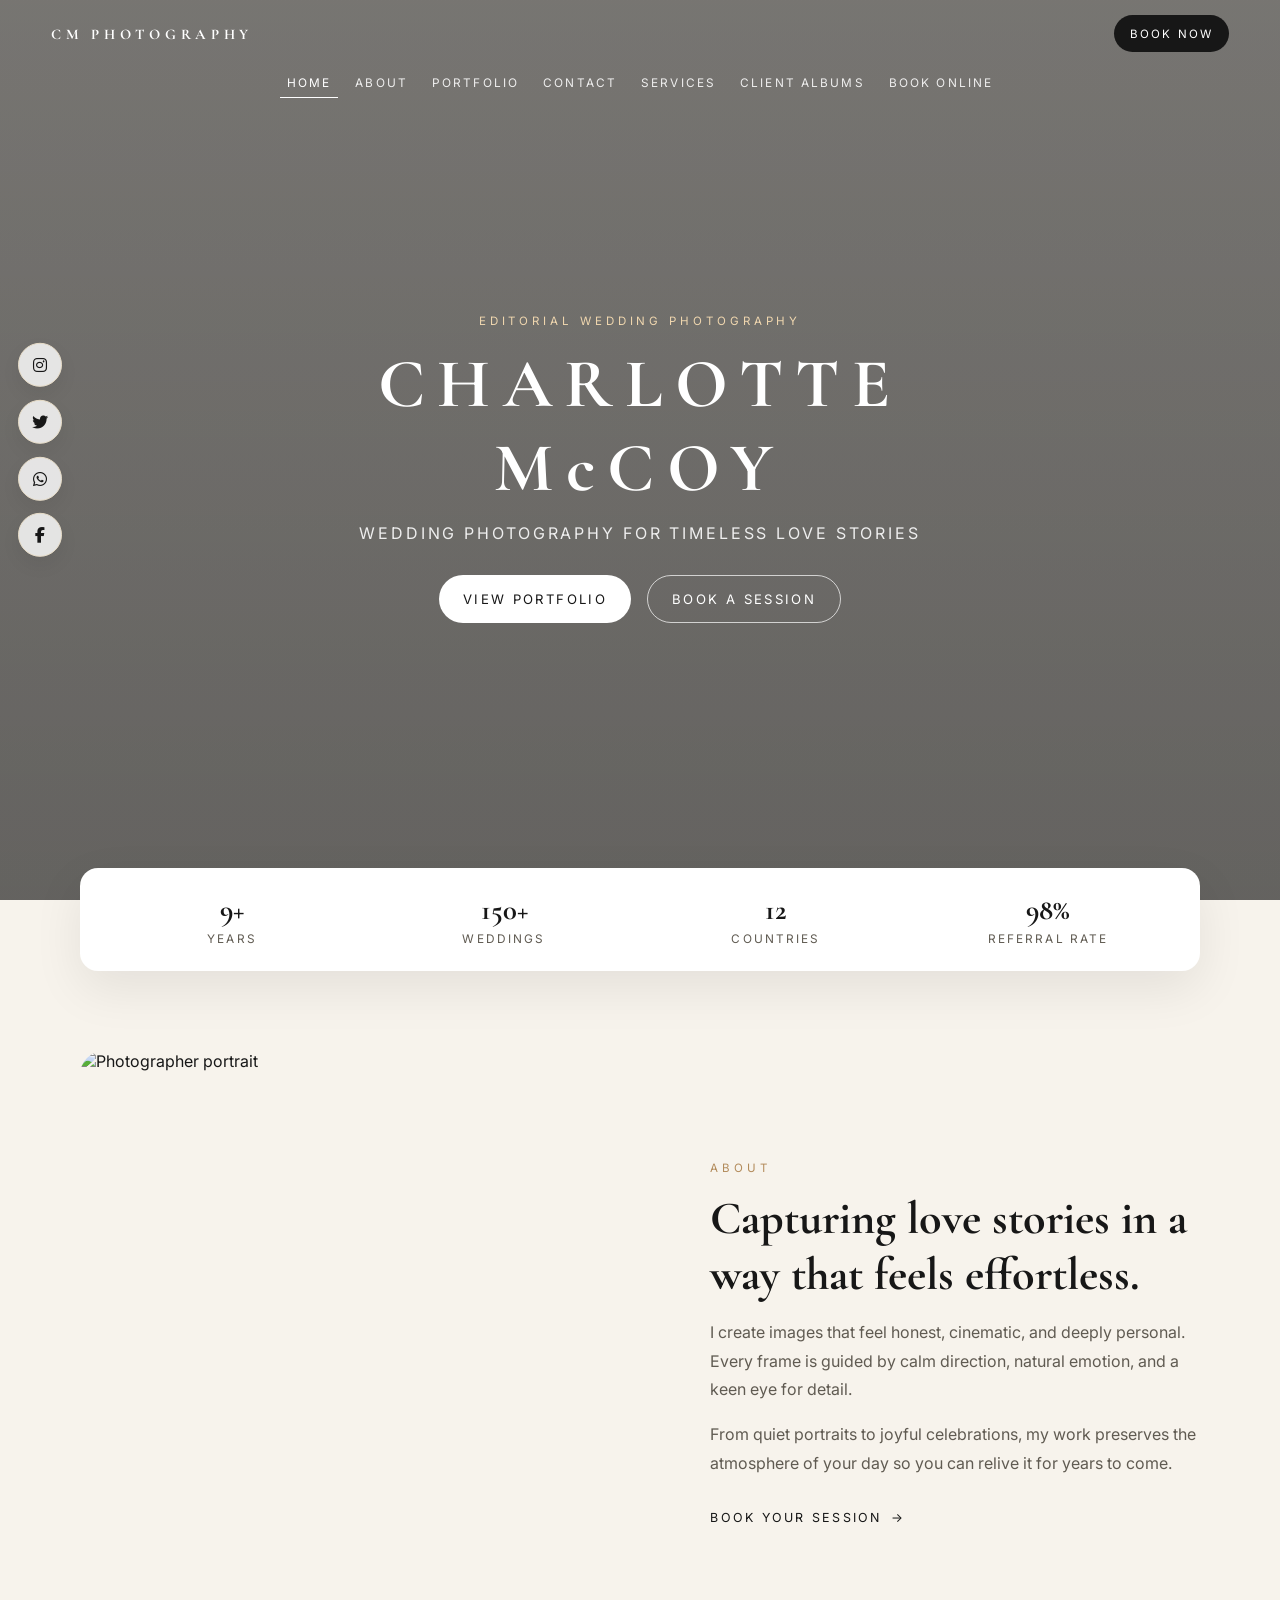
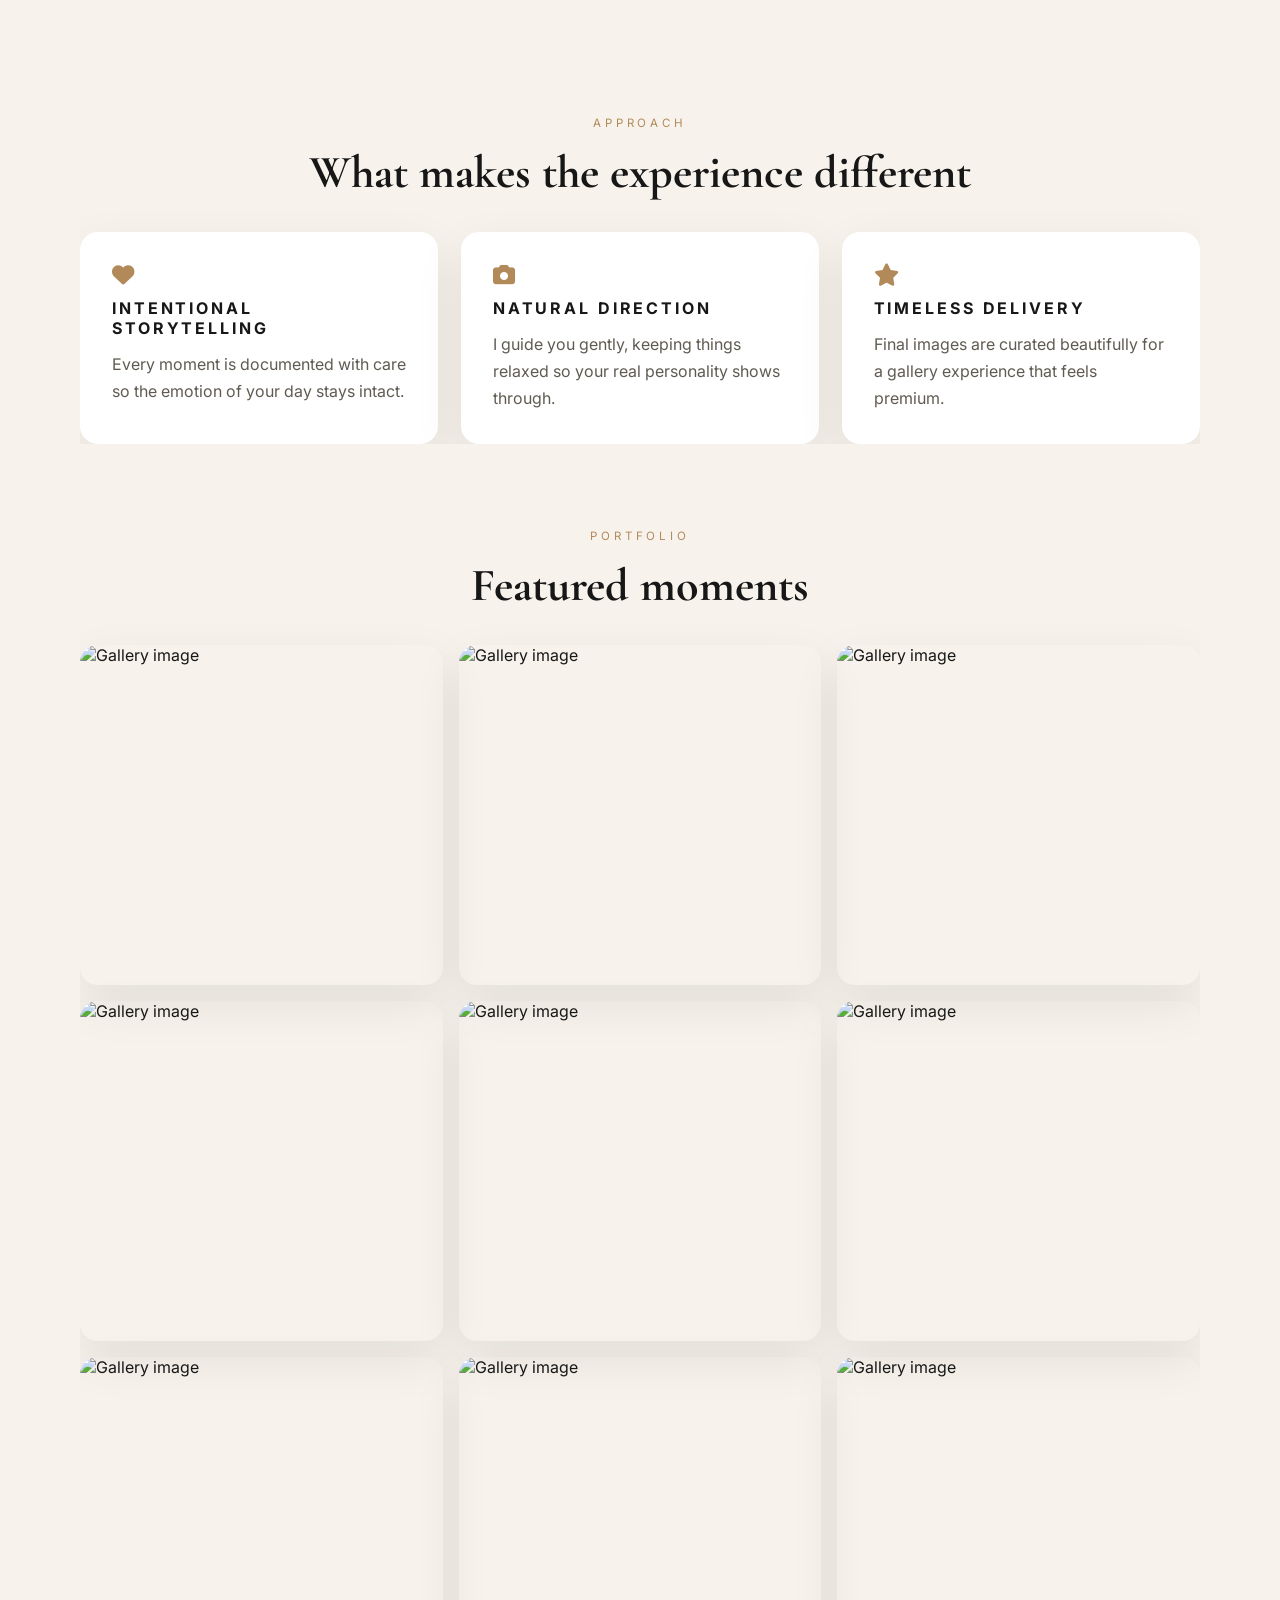
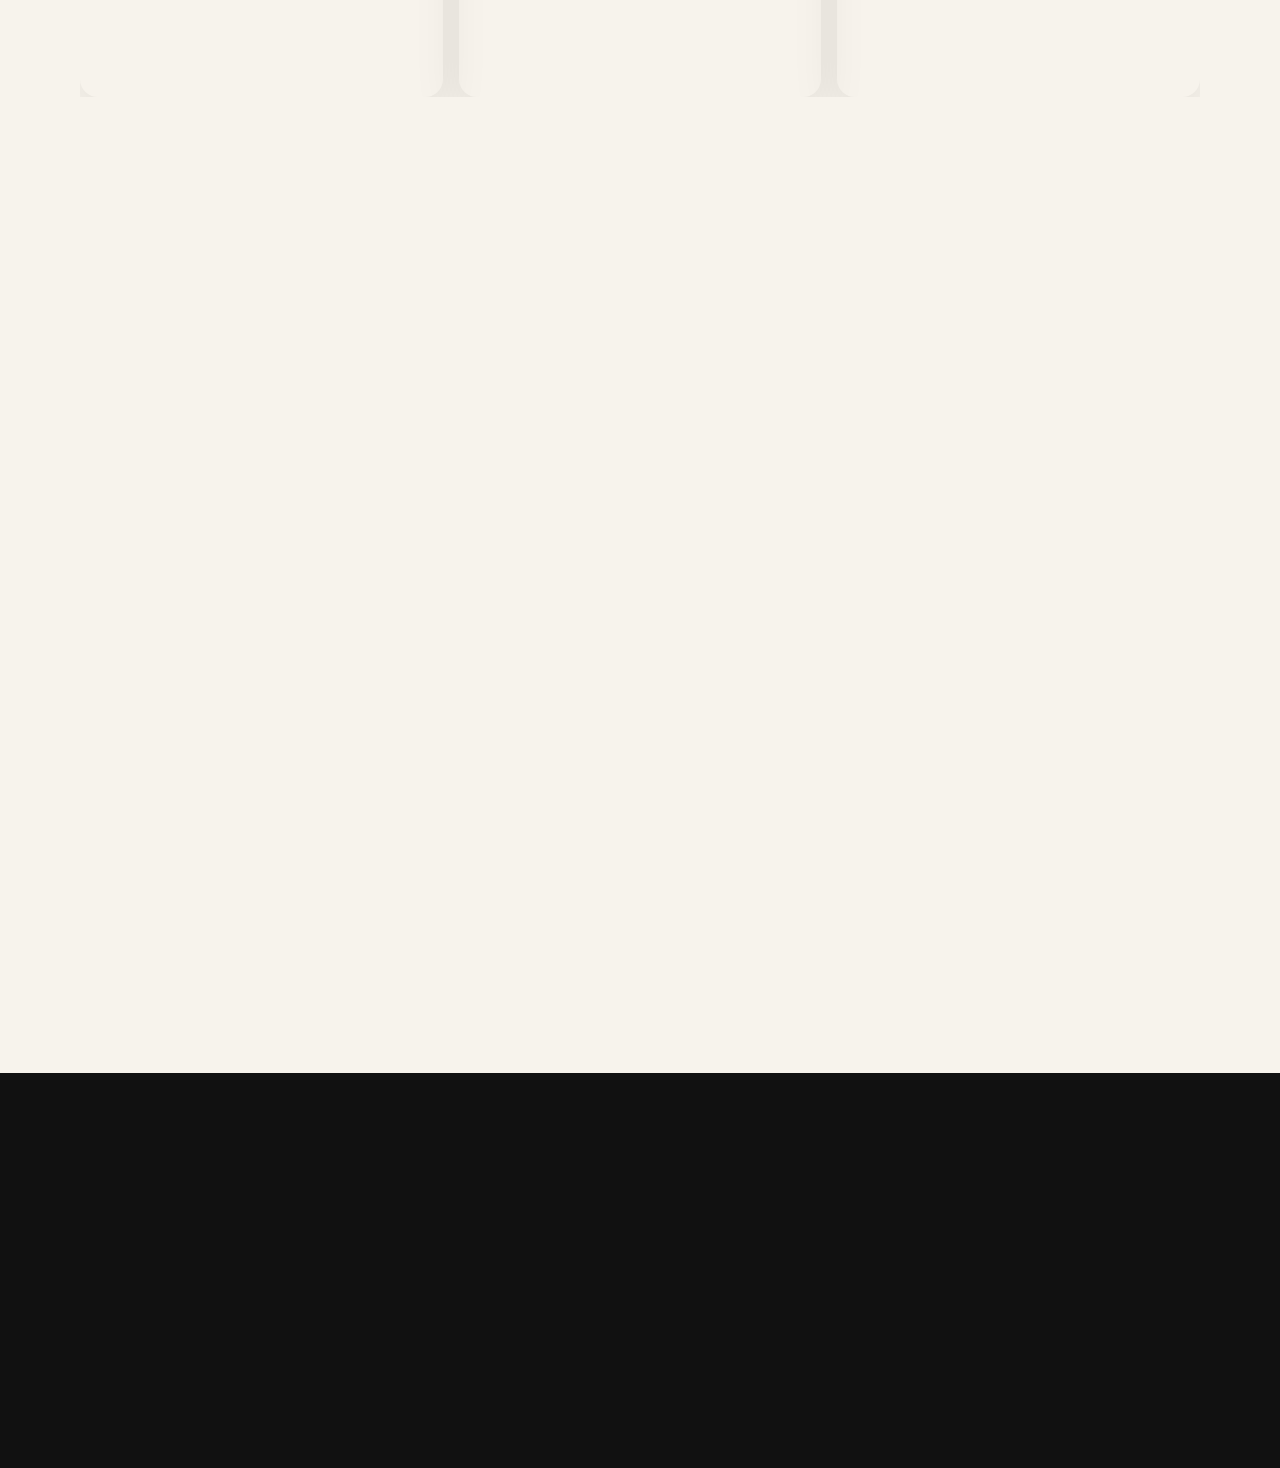
==== commit 65a32641: "Reduce page loader duration" ====
--- a/index.html
+++ b/index.html
@@ -25,7 +25,7 @@
         window.setTimeout(function () {
           loader.classList.add('is-hidden');
           window.setTimeout(function () { loader.remove(); }, 450);
-        }, 2500);
+        }, 1200);
       }
       if (document.readyState === 'complete') finishLoading();
       else window.addEventListener('load', finishLoading, { once: true });
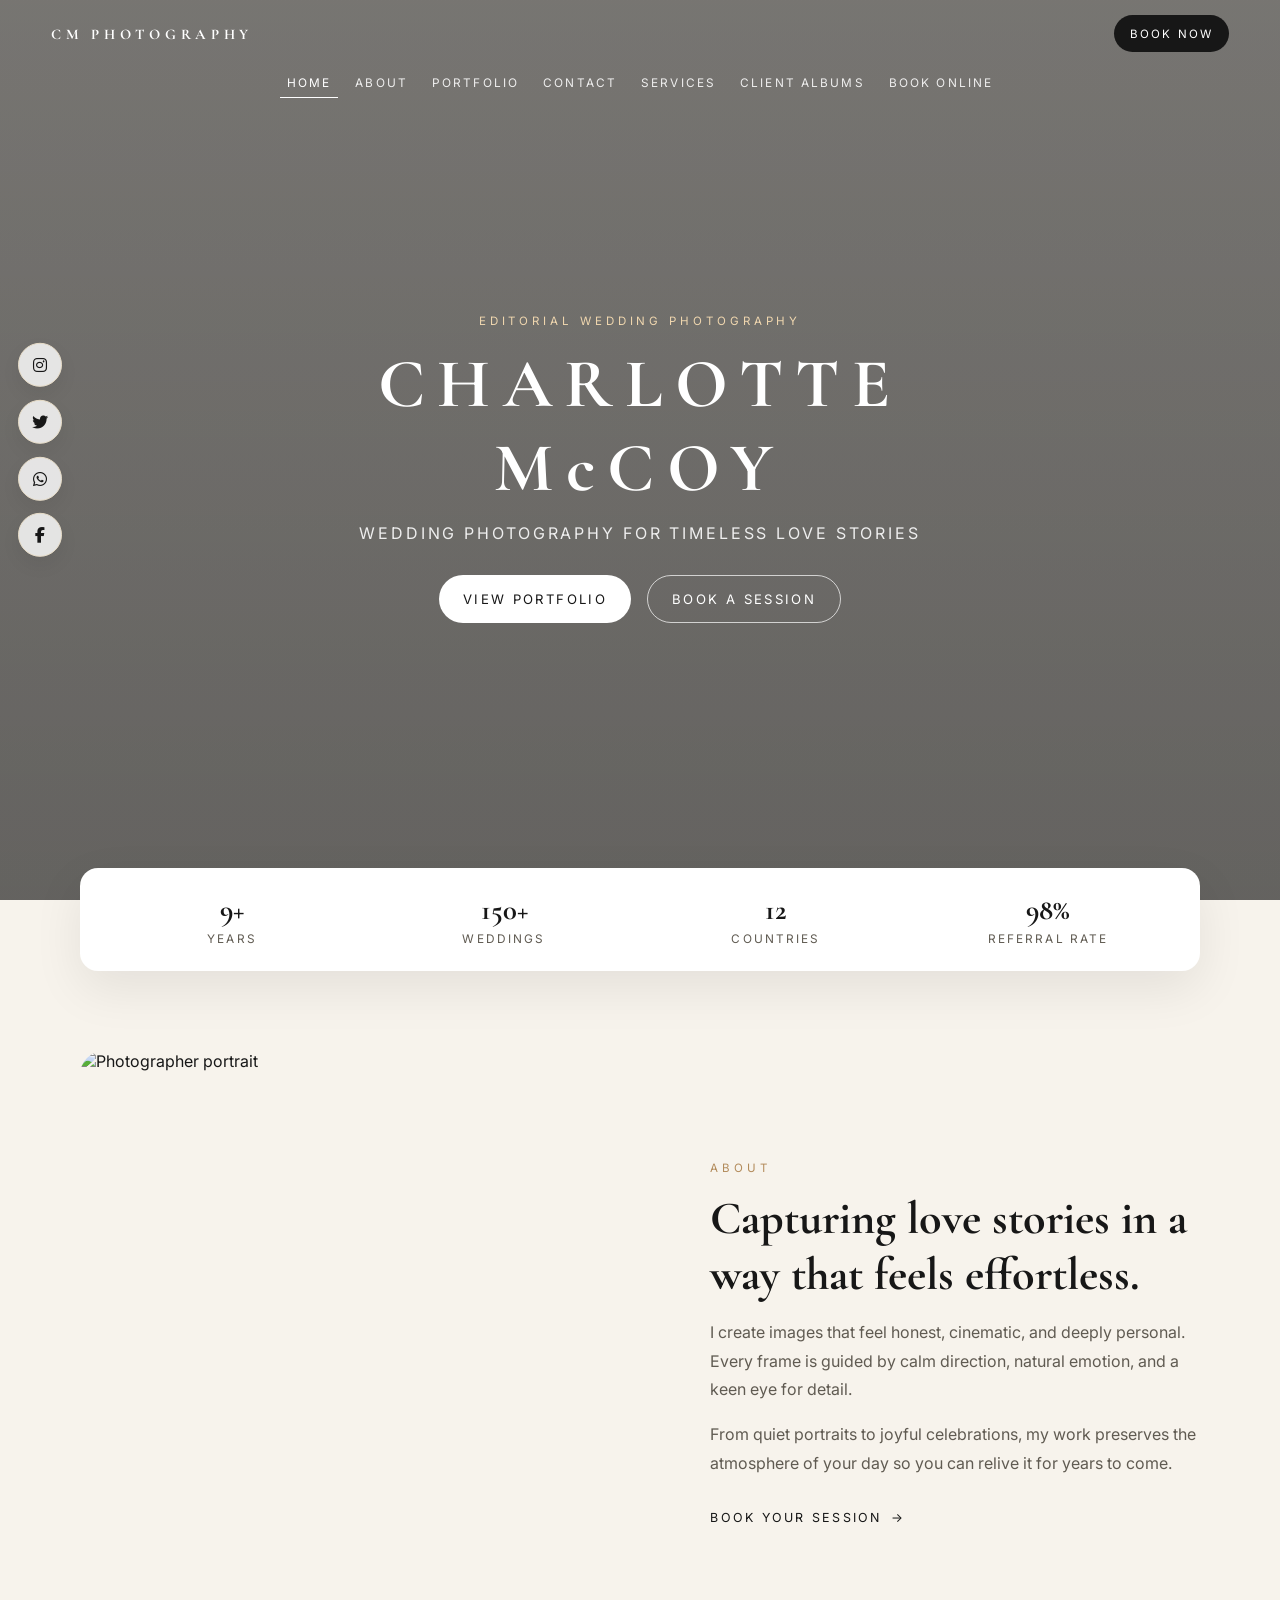
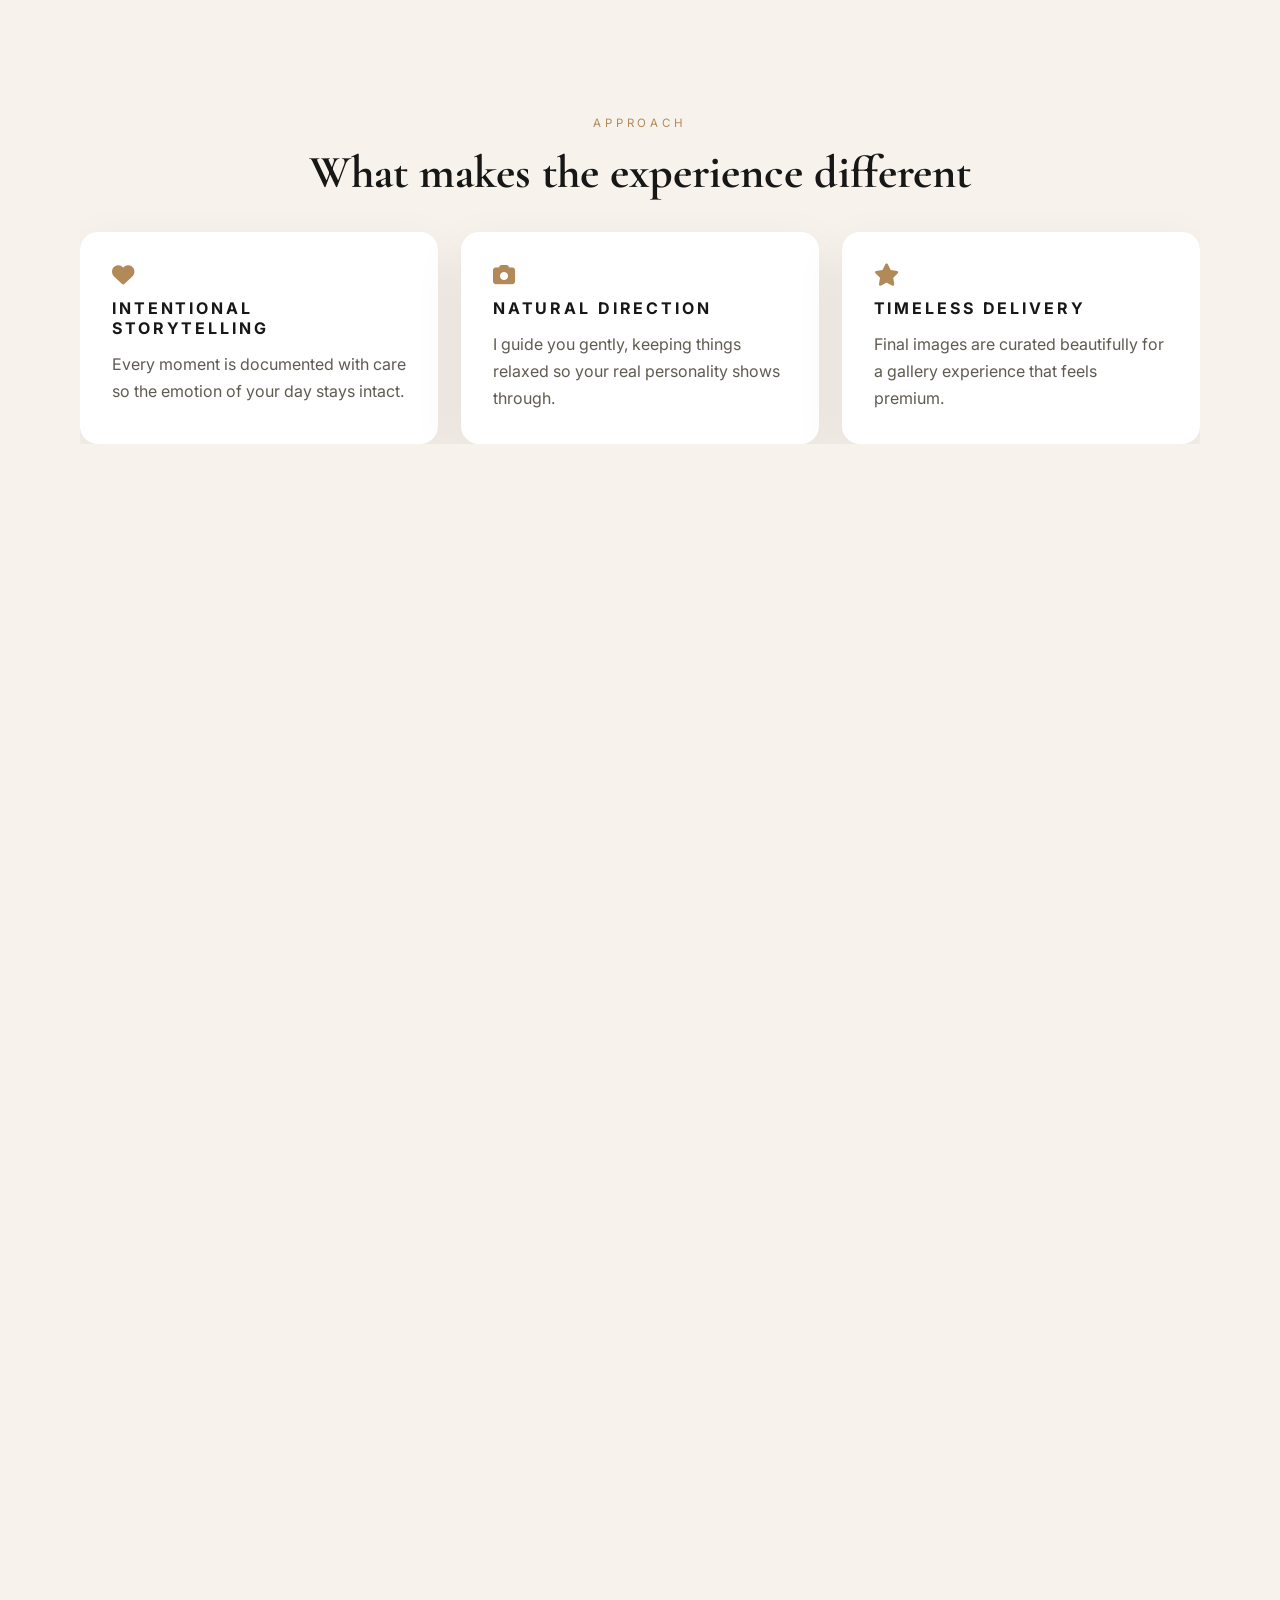
==== commit c146289d: "Improve mobile navigation and section anchors" ====
--- a/index.html
+++ b/index.html
@@ -148,9 +148,9 @@
         <h2>Let us plan your day</h2>
         <p>Share the details of your celebration and I will be in touch with availability and next steps.</p>
         <div class="contact-details">
-          <a href="tel:+2347064837740">+234 706 483 7740</a>
+          <a href="tel:+234 802 808 4696">+234 802 808 4696</a>
           <a href="mailto:ogbuefivictor076@gmail.com">ogbuefivictor076@gmail.com</a>
-          <span>500 Lewusu Estate, Lagos, Nigeria</span>
+          <span>Ikorodu, Lagos, Nigeria</span>
         </div>
         <form id="contactForm">
           <div class="form-row">
--- a/index.css
+++ b/index.css
@@ -436,6 +436,7 @@
   grid-template-columns: 1.1fr 0.9fr;
   gap: 2rem;
   align-items: center;
+  scroll-margin-top: 7rem;
 }
 
 /* Keeps off-screen sections out of layout and paint work until they approach view. */
@@ -489,6 +490,10 @@
   margin: 0 auto 5rem;
 }
 
+.gallery-section {
+  scroll-margin-top: 7rem;
+}
+
 .section-heading {
   text-align: center;
   margin-bottom: 2rem;
@@ -552,6 +557,7 @@
   grid-template-columns: 1fr 1fr;
   gap: 1.5rem;
   align-items: stretch;
+  scroll-margin-top: 7rem;
 }
 
 .contact-image img {
@@ -781,7 +787,16 @@
   .nav-links a {
     display: block;
     width: 100%;
-    padding: 0.15rem 0;
+    padding: 0.55rem 0.35rem;
+    color: var(--text) !important;
+    font-size: 0.76rem;
+    font-weight: 600;
+    letter-spacing: 0.16em;
+  }
+
+  .nav-links a:hover,
+  .nav-links a.active {
+    color: var(--accent) !important;
   }
 
   .nav-links a::after,
@@ -809,6 +824,10 @@
 }
 
 @media (max-width: 640px) {
+  .nav-container {
+    padding: 0.85rem 0;
+  }
+
   .logo {
     letter-spacing: 0.22em;
     font-size: 0.78rem;
@@ -825,15 +844,58 @@
   }
 
   .hero {
-    min-height: 84vh;
+    min-height: 100svh;
+    padding: 6.5rem 0.85rem 4rem;
+  }
+
+  .hero-content {
+    width: 100%;
+    min-width: 0;
+  }
+
+  .hero .section-label {
+    max-width: 100%;
+    font-size: 0.58rem;
+    letter-spacing: 0.18em;
+    line-height: 1.5;
   }
 
   .hero-content h1 {
-    letter-spacing: 0.1em;
+    font-size: clamp(2.65rem, 12vw, 3.25rem);
+    line-height: 0.98;
+    letter-spacing: 0.07em;
+    overflow-wrap: anywhere;
+  }
+
+  .hero-content p {
+    max-width: 300px;
+    margin-right: auto;
+    margin-left: auto;
+    font-size: 0.76rem;
+    line-height: 1.55;
+    letter-spacing: 0.12em;
+  }
+
+  .hero-actions {
+    flex-direction: column;
+    align-items: center;
+    gap: 0.7rem;
+  }
+
+  .hero-actions .btn {
+    width: min(100%, 260px);
   }
 
   .stats-strip {
+    width: min(94%, 420px);
+    gap: 1.15rem 0.5rem;
+    padding: 1.25rem 0.75rem;
     grid-template-columns: repeat(2, 1fr);
+  }
+
+  .stats-strip span {
+    font-size: 0.66rem;
+    letter-spacing: 0.14em;
   }
 
   .approach-grid,
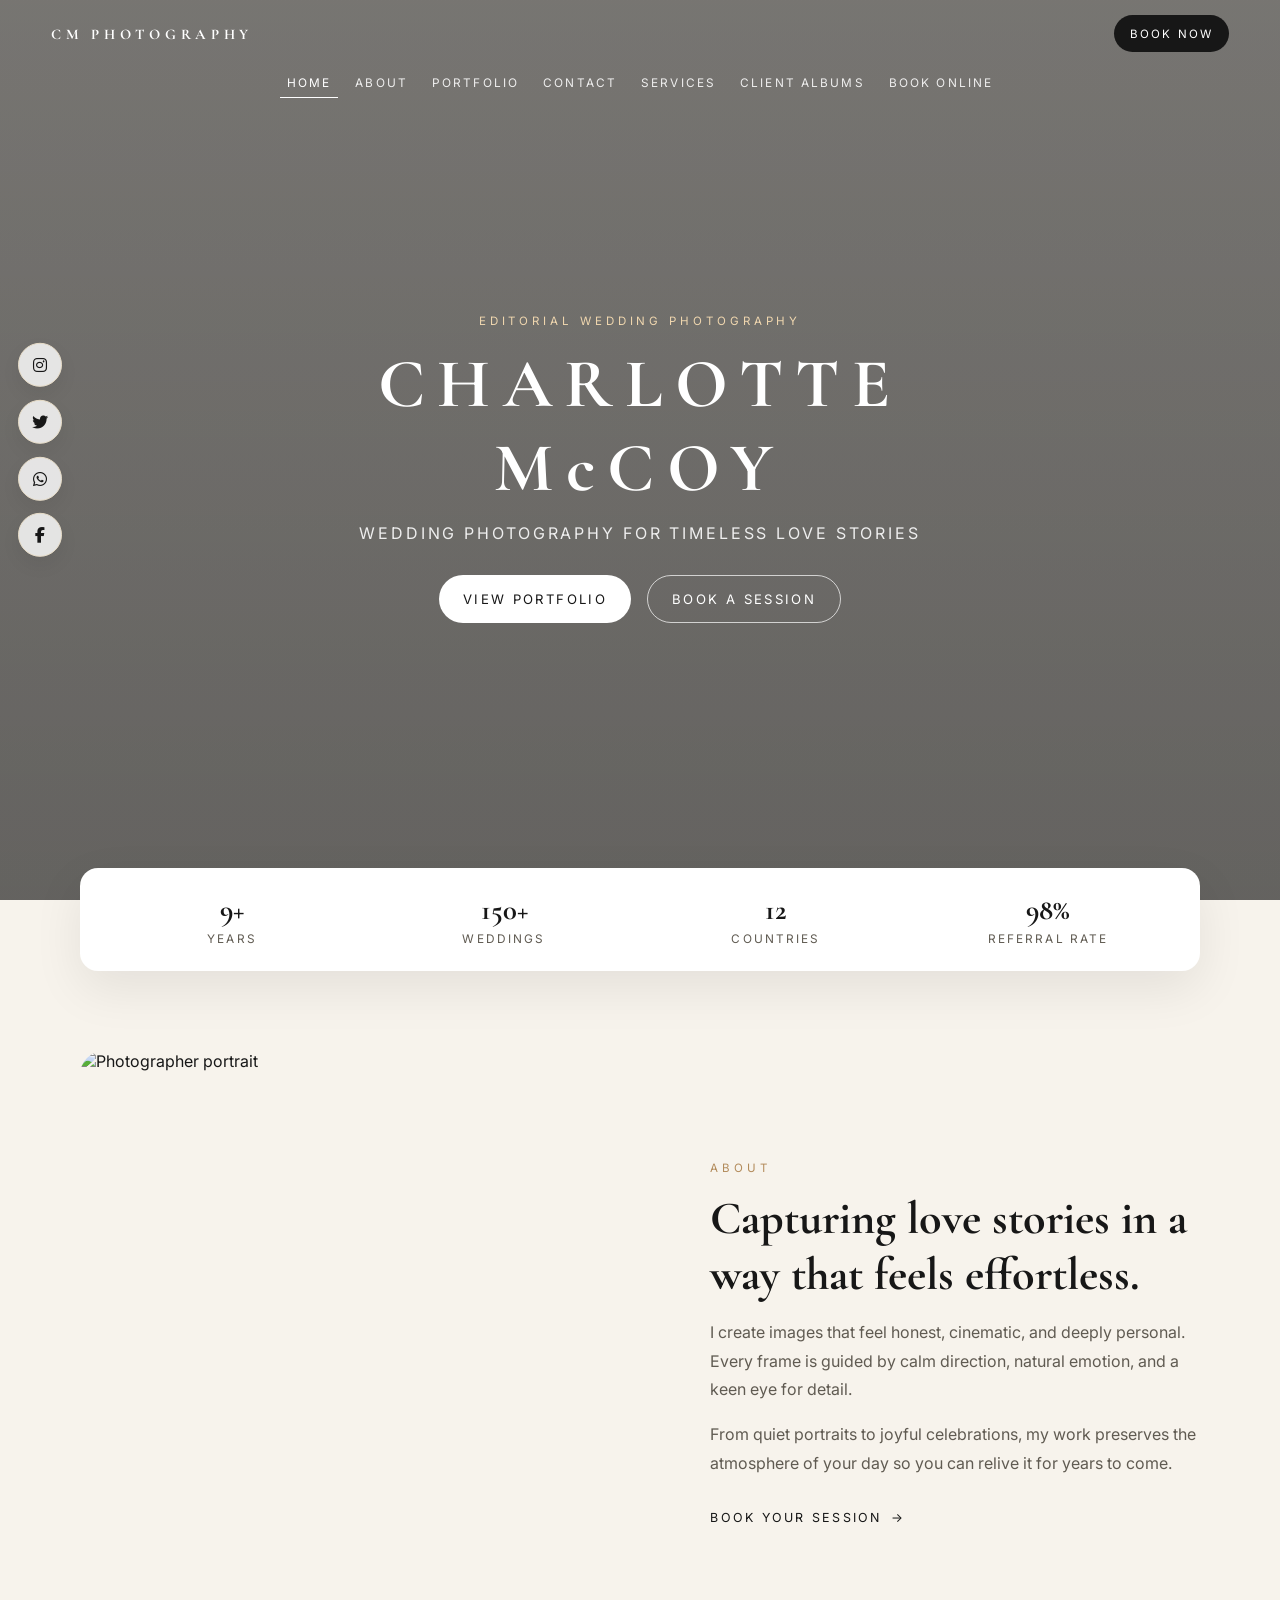
==== commit efc09252: "Fix mobile navigation and image layouts" ====
--- a/index.html
+++ b/index.html
@@ -43,7 +43,7 @@
       <div class="nav-container">
         <a class="logo" href="./index.html">CM Photography</a>
         <div class="nav-actions">
-          <a class="nav-cta" href="./bookOnilne.html">Book now</a>
+          <a class="nav-cta" href="./bookOnline.html">Book now</a>
           <button class="menu-toggle" id="menuToggle" aria-label="Toggle navigation">
             <span></span>
             <span></span>
@@ -58,7 +58,7 @@
         <li><a href="#Contact">Contact</a></li>
         <li><a href="./services.html">Services</a></li>
         <li><a href="./clientAlbum.html">Client Albums</a></li>
-        <li><a href="./bookOnilne.html">Book Online</a></li>
+          <li><a href="./bookOnline.html">Book Online</a></li>
       </ul>
     </nav>
   </header>
@@ -72,7 +72,7 @@
         <p>Wedding photography for timeless love stories</p>
         <div class="hero-actions">
           <a class="btn btn-primary" href="#Portfolio">View portfolio</a>
-          <a class="btn btn-secondary" href="./bookOnilne.html">Book a session</a>
+          <a class="btn btn-secondary" href="./bookOnline.html">Book a session</a>
         </div>
       </div>
     </section>
@@ -93,7 +93,7 @@
         <h2>Capturing love stories in a way that feels effortless.</h2>
         <p>I create images that feel honest, cinematic, and deeply personal. Every frame is guided by calm direction, natural emotion, and a keen eye for detail.</p>
         <p>From quiet portraits to joyful celebrations, my work preserves the atmosphere of your day so you can relive it for years to come.</p>
-        <a class="book-session" href="./bookOnilne.html">Book your session <span>→</span></a>
+        <a class="book-session" href="./bookOnline.html">Book your session <span>→</span></a>
       </div>
     </section>
 
@@ -185,7 +185,7 @@
         <h4>Explore</h4>
         <a href="./services.html">Services</a>
         <a href="./clientAlbum.html">Client albums</a>
-        <a href="./bookOnilne.html">Book online</a>
+        <a href="./bookOnline.html">Book online</a>
       </div>
       <div>
         <h4>Contact</h4>
